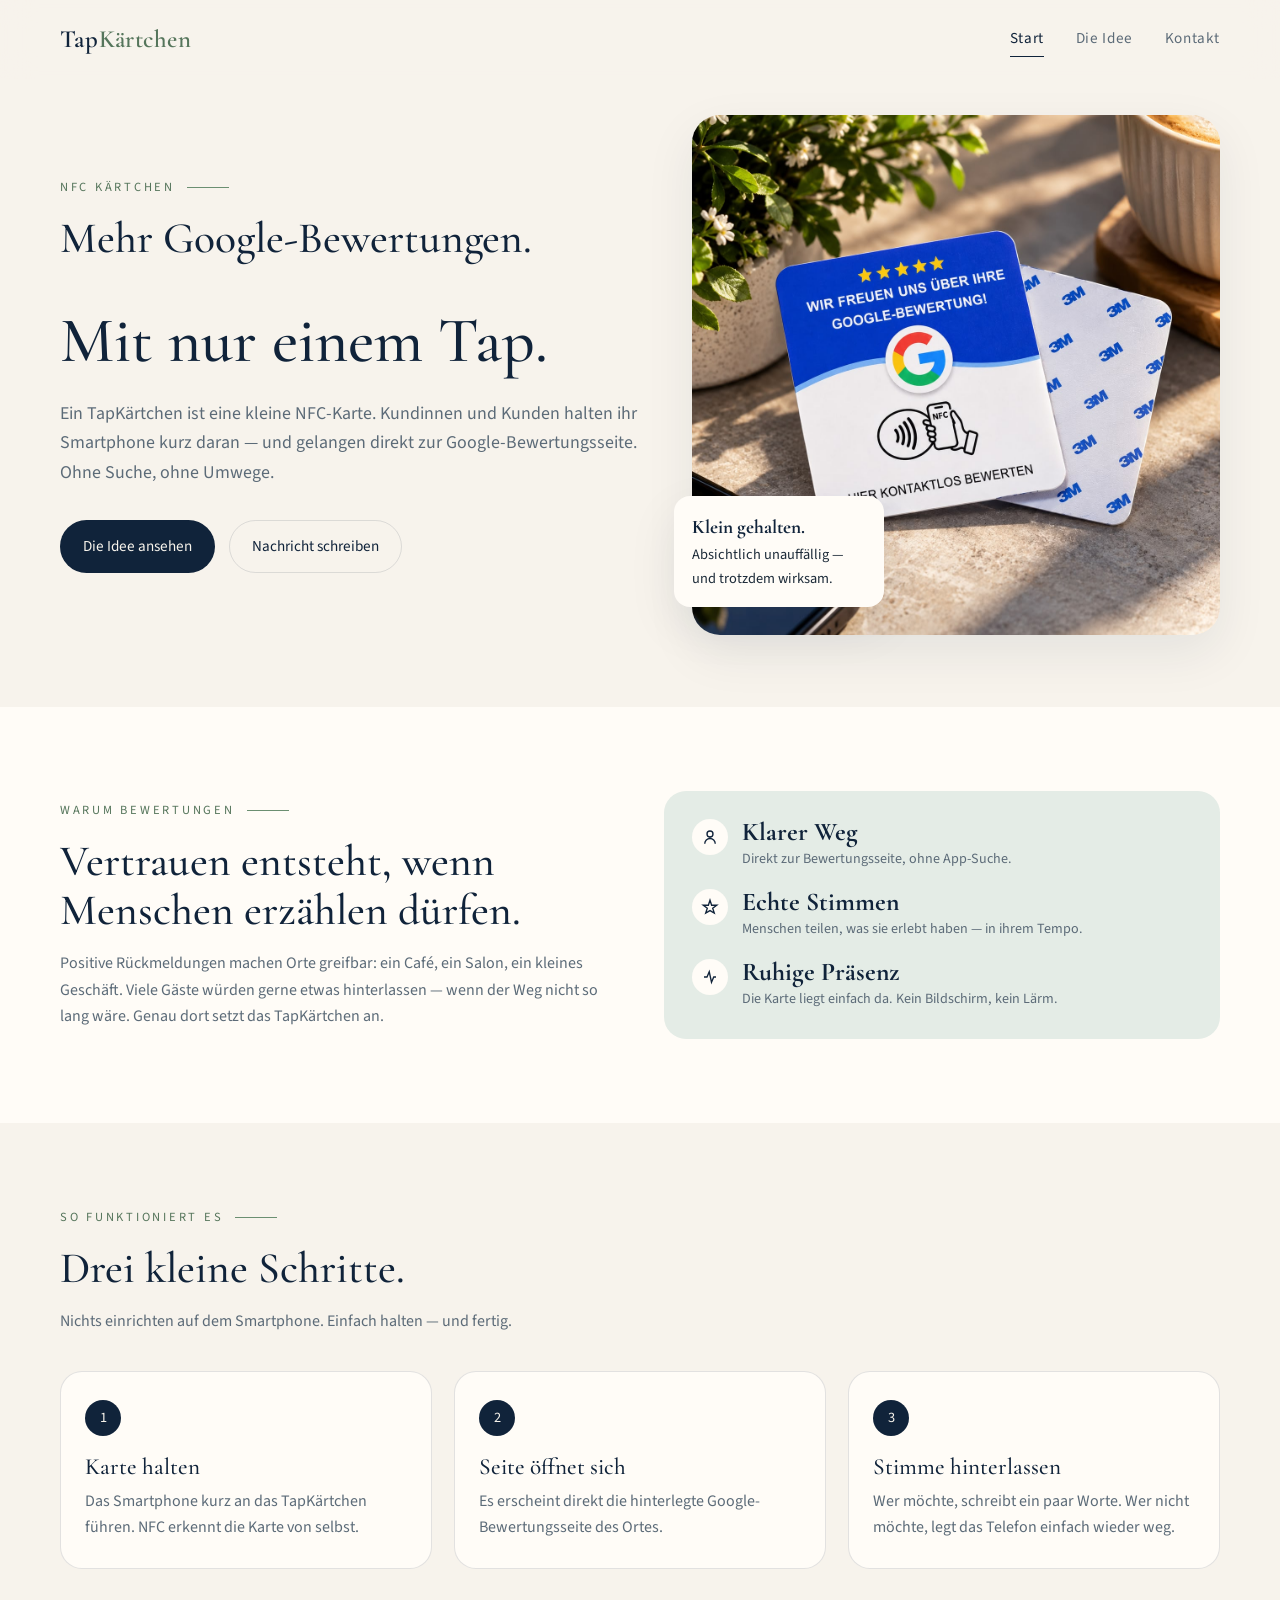
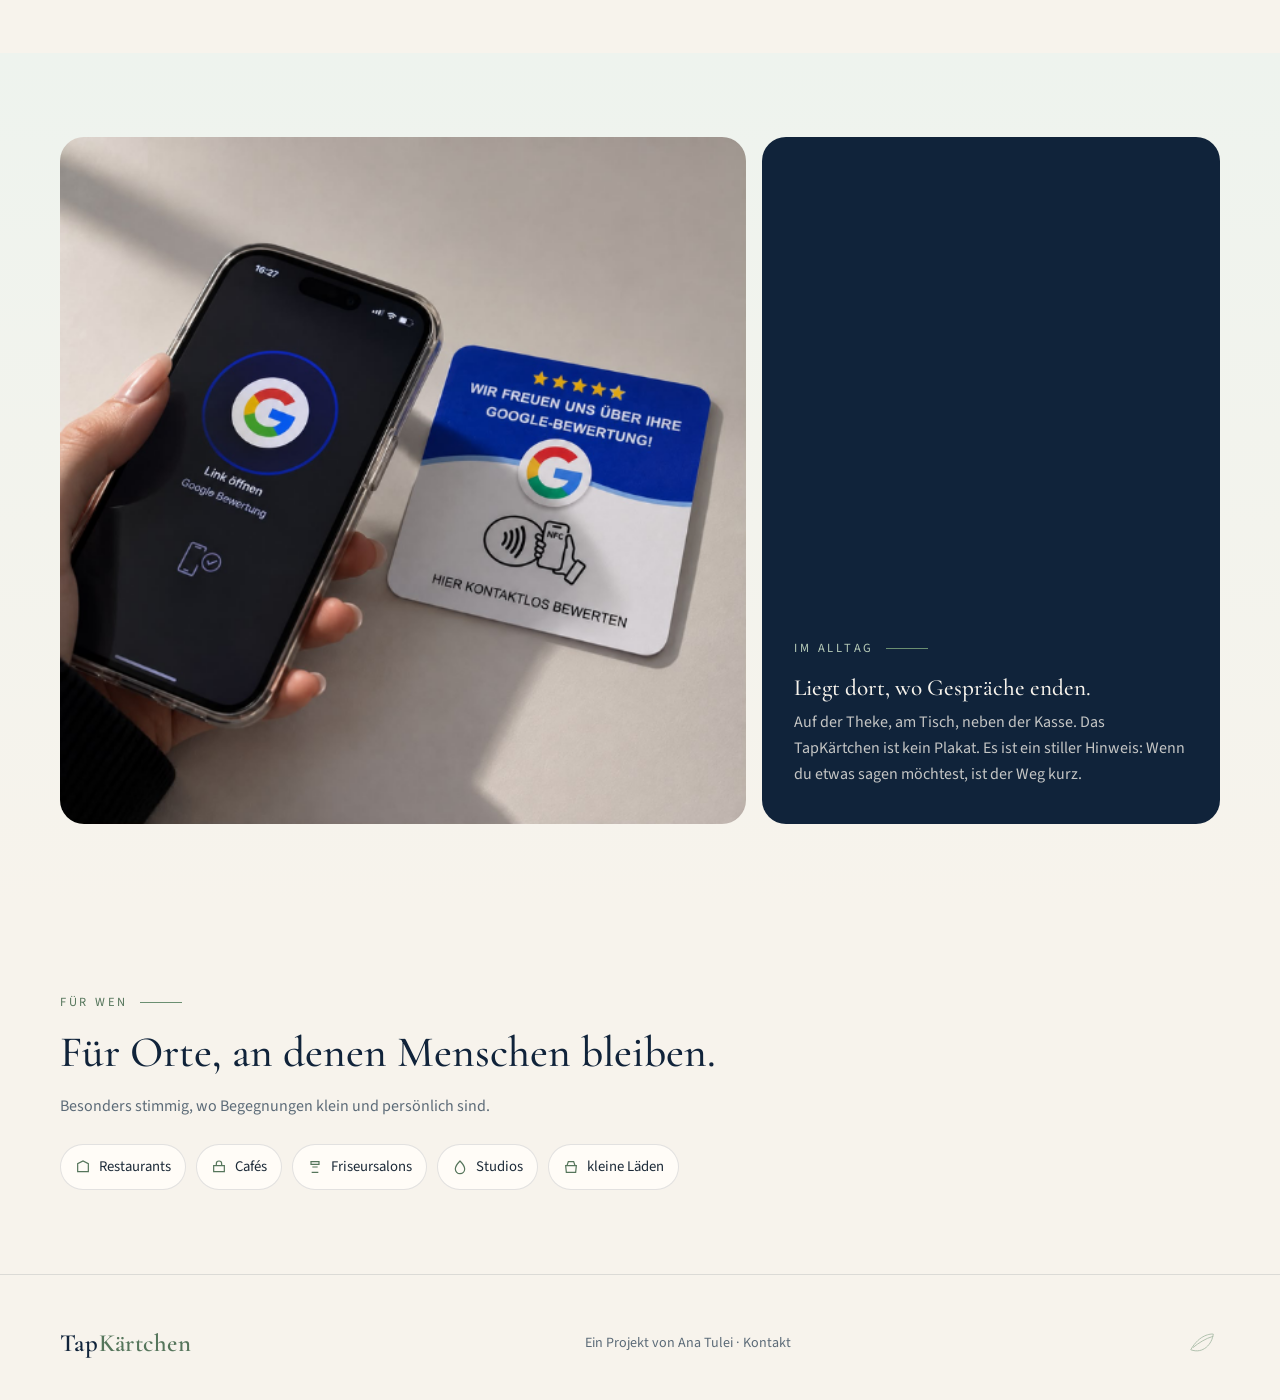
==== index.html @ 714eec38 "Update website" ====
<!DOCTYPE html>
<html lang="de">
<head>
  <meta charset="UTF-8">
  <meta name="viewport" content="width=device-width, initial-scale=1.0">
  <title>TapKärtchen — Ein kleiner Tap, eine klare Stimme</title>
  <meta name="description" content="TapKärtchen ist eine kleine NFC-Karte, die den Weg zu einer Google-Bewertung kurz und freundlich macht.">
  <link rel="icon" href="img/favicon.svg" type="image/svg+xml">
  <link rel="preconnect" href="https://fonts.googleapis.com">
  <link rel="preconnect" href="https://fonts.gstatic.com" crossorigin>
  <link href="https://fonts.googleapis.com/css2?family=Cormorant+Garamond:wght@500;600&family=Source+Sans+3:wght@400;500;600&display=swap" rel="stylesheet">
  <link rel="stylesheet" href="css/style.css">
</head>
<body>
  <header class="site-header">
    <div class="wrap nav">
      <a class="logo" href="index.html">Tap<span>Kärtchen</span></a>
      <button class="menu-btn" aria-label="Menü öffnen"><span></span></button>
      <ul class="nav-links">
        <li><a class="active" href="index.html">Start</a></li>
        <li><a href="idee.html">Die Idee</a></li>
        <li><a href="kontakt.html">Kontakt</a></li>
      </ul>
    </div>
  </header>

  <main>
    <section class="hero">
      <div class="wrap hero-grid">
        <div>
          <p class="eyebrow">NFC Kärtchen</p>
          <h2>Mehr Google-Bewertungen.</h2>
		  <br>
		  <h1>Mit nur einem Tap.</h1>
          <p class="lead">Ein TapKärtchen ist eine kleine NFC-Karte. Kundinnen und Kunden halten ihr Smartphone kurz daran — und gelangen direkt zur Google-Bewertungsseite. Ohne Suche, ohne Umwege.</p>
          <div class="hero-actions">
            <a class="btn btn-navy" href="idee.html">Die Idee ansehen</a>
            <a class="btn btn-ghost" href="kontakt.html">Nachricht schreiben</a>
          </div>
        </div>
        <div class="hero-visual">
          <img src="img/card-hero.jpg" alt="Navyblaues TapKärtchen auf hellem Stein neben Olivenzweig">
          <div class="float-note">
            <strong>Klein gehalten.</strong>
            Absichtlich unauffällig — und trotzdem wirksam.
          </div>
        </div>
      </div>
    </section>

    <section class="section-soft">
      <div class="wrap grid-2">
        <div>
          <p class="eyebrow">Warum Bewertungen</p>
          <h2>Vertrauen entsteht, wenn Menschen erzählen dürfen.</h2>
          <p class="muted">Positive Rückmeldungen machen Orte greifbar: ein Café, ein Salon, ein kleines Geschäft. Viele Gäste würden gerne etwas hinterlassen — wenn der Weg nicht so lang wäre. Genau dort setzt das TapKärtchen an.</p>
        </div>
        <div class="stat-card">
          <div class="stat">
            <div class="stat-icon">
              <svg width="18" height="18" viewBox="0 0 24 24" fill="none" stroke="currentColor" stroke-width="1.8"><path d="M12 12a4 4 0 1 0-4-4 4 4 0 0 0 4 4Zm-7 9a7 7 0 0 1 14 0"/></svg>
            </div>
            <div>
              <b>Klarer Weg</b>
              <span>Direkt zur Bewertungsseite, ohne App-Suche.</span>
            </div>
          </div>
          <div class="stat">
            <div class="stat-icon">
              <svg width="18" height="18" viewBox="0 0 24 24" fill="none" stroke="currentColor" stroke-width="1.8"><path d="M12 3l2.2 6.6H21l-5.4 4 2.1 6.4L12 16.8 6.3 20l2.1-6.4L3 9.6h6.8Z"/></svg>
            </div>
            <div>
              <b>Echte Stimmen</b>
              <span>Menschen teilen, was sie erlebt haben — in ihrem Tempo.</span>
            </div>
          </div>
          <div class="stat">
            <div class="stat-icon">
              <svg width="18" height="18" viewBox="0 0 24 24" fill="none" stroke="currentColor" stroke-width="1.8"><path d="M4 12h4l3-7 3 14 3-7h3"/></svg>
            </div>
            <div>
              <b>Ruhige Präsenz</b>
              <span>Die Karte liegt einfach da. Kein Bildschirm, kein Lärm.</span>
            </div>
          </div>
        </div>
      </div>
    </section>

    <section>
      <div class="wrap">
        <p class="eyebrow">So funktioniert es</p>
        <h2>Drei kleine Schritte.</h2>
        <p class="muted">Nichts einrichten auf dem Smartphone. Einfach halten — und fertig.</p>
        <div class="steps">
          <article class="step">
            <div class="step-num">1</div>
            <h3>Karte halten</h3>
            <p class="muted">Das Smartphone kurz an das TapKärtchen führen. NFC erkennt die Karte von selbst.</p>
          </article>
          <article class="step">
            <div class="step-num">2</div>
            <h3>Seite öffnet sich</h3>
            <p class="muted">Es erscheint direkt die hinterlegte Google-Bewertungsseite des Ortes.</p>
          </article>
          <article class="step">
            <div class="step-num">3</div>
            <h3>Stimme hinterlassen</h3>
            <p class="muted">Wer möchte, schreibt ein paar Worte. Wer nicht möchte, legt das Telefon einfach wieder weg.</p>
          </article>
        </div>
      </div>
    </section>

    <section class="section-sage">
      <div class="wrap gallery">
        <img src="img/tap-moment.jpg" alt="Smartphone wird neben einem TapKärtchen auf einem Holztisch gehalten">
        <div class="gallery-copy">
          <p class="eyebrow" style="color:#b7cbb8">Im Alltag</p>
          <h3>Liegt dort, wo Gespräche enden.</h3>
          <p>Auf der Theke, am Tisch, neben der Kasse. Das TapKärtchen ist kein Plakat. Es ist ein stiller Hinweis: Wenn du etwas sagen möchtest, ist der Weg kurz.</p>
        </div>
      </div>
    </section>

    <section>
      <div class="wrap">
        <p class="eyebrow">Für wen</p>
        <h2>Für Orte, an denen Menschen bleiben.</h2>
        <p class="muted">Besonders stimmig, wo Begegnungen klein und persönlich sind.</p>
        <div class="pills">
          <span class="pill">
            <svg width="16" height="16" viewBox="0 0 24 24" fill="none" stroke="currentColor" stroke-width="1.8"><path d="M4 19V7l8-4 8 4v12H4Zm8-8h.01"/></svg>
            Restaurants
          </span>
          <span class="pill">
            <svg width="16" height="16" viewBox="0 0 24 24" fill="none" stroke="currentColor" stroke-width="1.8"><path d="M4 10h16v9H4zM8 10V7a4 4 0 0 1 8 0v3"/></svg>
            Cafés
          </span>
          <span class="pill">
            <svg width="16" height="16" viewBox="0 0 24 24" fill="none" stroke="currentColor" stroke-width="1.8"><path d="M6 4h12v4H6zM8 12h8M7 20h10"/></svg>
            Friseursalons
          </span>
          <span class="pill">
            <svg width="16" height="16" viewBox="0 0 24 24" fill="none" stroke="currentColor" stroke-width="1.8"><path d="M12 3c4 4 7 8 7 12a7 7 0 1 1-14 0c0-4 3-8 7-12Z"/></svg>
            Studios
          </span>
          <span class="pill">
            <svg width="16" height="16" viewBox="0 0 24 24" fill="none" stroke="currentColor" stroke-width="1.8"><path d="M4 10h16l-1 10H5L4 10Zm4-6h8l2 6H6l2-6Z"/></svg>
            kleine Läden
          </span>
        </div>
      </div>
    </section>
  </main>

  <footer class="site-footer">
    <div class="wrap footer-inner">
      <p class="logo">Tap<span>Kärtchen</span></p>
      <p class="tiny">Ein Projekt von Ana Tulei · <a href="kontakt.html">Kontakt</a></p>
      <svg class="leaf" width="36" height="36" viewBox="0 0 64 64" fill="none" stroke="#6B8F71" stroke-width="1.6">
        <path d="M12 44c16-28 36-28 40-28-2 18-18 36-40 28Z"/>
        <path d="M16 40c10-8 22-16 36-20"/>
      </svg>
    </div>
  </footer>
  <script src="js/main.js"></script>
</body>
</html>
---- css/style.css ----
:root {
  --navy: #10233a;
  --navy-soft: #1a3554;
  --ink: #1c2a38;
  --sage: #6b8f71;
  --sage-deep: #55755b;
  --cream: #f7f3ec;
  --sand: #efe7d8;
  --paper: #fffcf7;
  --mist: #e4ece6;
  --line: rgba(16, 35, 58, 0.12);
  --muted: #5c6b78;
  --radius: 22px;
  --shadow: 0 18px 50px rgba(16, 35, 58, 0.08);
  --max: 1160px;
}

* {
  box-sizing: border-box;
  margin: 0;
  padding: 0;
}

html {
  scroll-behavior: smooth;
}

body {
  font-family: "Source Sans 3", "Segoe UI", sans-serif;
  color: var(--ink);
  background: var(--cream);
  line-height: 1.65;
  min-height: 100vh;
}

img {
  max-width: 100%;
  display: block;
}

a {
  color: inherit;
  text-decoration: none;
}

.wrap {
  width: min(var(--max), calc(100% - 48px));
  margin: 0 auto;
}

/* Header */
.site-header {
  position: sticky;
  top: 0;
  z-index: 40;
  background: rgba(247, 243, 236, 0.86);
  backdrop-filter: blur(16px);
  border-bottom: 1px solid transparent;
}

.site-header.scrolled {
  border-bottom-color: var(--line);
}

.nav {
  display: flex;
  align-items: center;
  justify-content: space-between;
  height: 78px;
}

.logo {
  font-family: "Cormorant Garamond", Georgia, serif;
  font-size: 1.55rem;
  letter-spacing: 0.02em;
  color: var(--navy);
  font-weight: 600;
}

.logo span {
  color: var(--sage-deep);
}

.nav-links {
  display: flex;
  gap: 32px;
  list-style: none;
  font-size: 0.95rem;
  letter-spacing: 0.04em;
}

.nav-links a {
  color: var(--muted);
  position: relative;
}

.nav-links a:hover,
.nav-links a.active {
  color: var(--navy);
}

.nav-links a.active::after {
  content: "";
  position: absolute;
  left: 0;
  right: 0;
  bottom: -8px;
  height: 1px;
  background: var(--navy);
}

.menu-btn {
  display: none;
  background: none;
  border: 0;
  cursor: pointer;
  width: 42px;
  height: 42px;
}

.menu-btn span,
.menu-btn span::before,
.menu-btn span::after {
  display: block;
  width: 20px;
  height: 1.5px;
  background: var(--navy);
  position: relative;
}

.menu-btn span::before,
.menu-btn span::after {
  content: "";
  position: absolute;
  left: 0;
}

.menu-btn span::before { top: -6px; }
.menu-btn span::after { top: 6px; }

/* Hero */
.hero {
  padding: 36px 0 72px;
}

.hero-grid {
  display: grid;
  grid-template-columns: 1.05fr 0.95fr;
  gap: 48px;
  align-items: center;
}

.eyebrow {
  font-size: 0.78rem;
  letter-spacing: 0.22em;
  text-transform: uppercase;
  color: var(--sage-deep);
  margin-bottom: 16px;
  display: flex;
  align-items: center;
  gap: 12px;
}

.eyebrow::after {
  content: "";
  width: 42px;
  height: 1px;
  background: var(--sage);
}

h1, h2, h3 {
  font-family: "Cormorant Garamond", Georgia, serif;
  color: var(--navy);
  font-weight: 500;
  line-height: 1.12;
}

h1 {
  font-size: clamp(2.6rem, 5vw, 4.4rem);
  margin-bottom: 22px;
}

h2 {
  font-size: clamp(2rem, 3.4vw, 2.8rem);
  margin-bottom: 16px;
}

h3 {
  font-size: 1.45rem;
  margin-bottom: 8px;
}

.lead {
  font-size: 1.12rem;
  color: var(--muted);
  max-width: 34em;
}

.hero-actions {
  display: flex;
  gap: 14px;
  margin-top: 32px;
  flex-wrap: wrap;
}

.btn {
  display: inline-flex;
  align-items: center;
  justify-content: center;
  gap: 8px;
  padding: 13px 22px;
  border-radius: 999px;
  font-size: 0.95rem;
  border: 1px solid transparent;
  cursor: pointer;
  transition: 0.2s ease;
}

.btn-navy {
  background: var(--navy);
  color: #f8f4ec;
}

.btn-navy:hover {
  background: var(--navy-soft);
}

.btn-ghost {
  background: transparent;
  border-color: var(--line);
  color: var(--navy);
}

.btn-ghost:hover {
  background: var(--sand);
}

.hero-visual {
  position: relative;
}

.hero-visual img {
  width: 100%;
  height: 520px;
  object-fit: cover;
  border-radius: 28px;
  box-shadow: var(--shadow);
}

.float-note {
  position: absolute;
  left: -18px;
  bottom: 28px;
  background: var(--paper);
  padding: 16px 18px;
  border-radius: 16px;
  box-shadow: var(--shadow);
  max-width: 210px;
  font-size: 0.9rem;
}

.float-note strong {
  display: block;
  font-family: "Cormorant Garamond", serif;
  font-size: 1.2rem;
  color: var(--navy);
}

/* Sections */
section {
  padding: 84px 0;
}

.section-soft {
  background: var(--paper);
}

.section-sage {
  background: linear-gradient(180deg, #eef3ee 0%, var(--cream) 100%);
}

.grid-2 {
  display: grid;
  grid-template-columns: 1fr 1fr;
  gap: 48px;
  align-items: center;
}

.muted {
  color: var(--muted);
}

.stat-card {
  background: var(--mist);
  border-radius: var(--radius);
  padding: 28px;
  display: grid;
  gap: 18px;
}

.stat {
  display: flex;
  gap: 14px;
  align-items: flex-start;
}

.stat-icon {
  width: 36px;
  height: 36px;
  border-radius: 50%;
  background: var(--paper);
  display: grid;
  place-items: center;
  color: var(--navy);
  flex-shrink: 0;
}

.stat b {
  display: block;
  font-family: "Cormorant Garamond", serif;
  font-size: 1.6rem;
  color: var(--navy);
  line-height: 1;
}

.stat span {
  font-size: 0.88rem;
  color: var(--muted);
}

/* Steps */
.steps {
  display: grid;
  grid-template-columns: repeat(3, 1fr);
  gap: 22px;
  margin-top: 36px;
}

.step {
  background: var(--paper);
  border: 1px solid var(--line);
  border-radius: var(--radius);
  padding: 28px 24px;
}

.step-num {
  width: 36px;
  height: 36px;
  border-radius: 50%;
  background: var(--navy);
  color: #f8f4ec;
  display: grid;
  place-items: center;
  font-size: 0.9rem;
  margin-bottom: 18px;
}

/* Audience */
.pills {
  display: flex;
  flex-wrap: wrap;
  gap: 10px;
  margin-top: 24px;
}

.pill {
  display: inline-flex;
  align-items: center;
  gap: 8px;
  background: var(--paper);
  border: 1px solid var(--line);
  padding: 10px 14px;
  border-radius: 999px;
  font-size: 0.92rem;
}

.pill svg {
  color: var(--sage-deep);
}

/* Benefits */
.benefits {
  display: grid;
  grid-template-columns: 1fr 1fr;
  gap: 16px;
  margin-top: 28px;
}

.benefit {
  background: var(--paper);
  border-radius: 18px;
  padding: 24px;
  border: 1px solid var(--line);
}

.benefit svg {
  color: var(--sage-deep);
  margin-bottom: 12px;
}

/* Gallery */
.gallery {
  display: grid;
  grid-template-columns: 1.2fr 0.8fr;
  gap: 16px;
}

.gallery img {
  width: 100%;
  height: 100%;
  object-fit: cover;
  border-radius: 24px;
  min-height: 280px;
}

.gallery-copy {
  background: var(--navy);
  color: #e8efe9;
  border-radius: 24px;
  padding: 36px 32px;
  display: flex;
  flex-direction: column;
  justify-content: flex-end;
}

.gallery-copy h3 {
  color: #f7f3ec;
}

.gallery-copy p {
  color: rgba(247, 243, 236, 0.78);
}

/* Contact */
.contact-grid {
  display: grid;
  grid-template-columns: 0.85fr 1.15fr;
  gap: 40px;
}

.contact-card, .form-card {
  background: var(--paper);
  border-radius: 24px;
  padding: 32px;
  border: 1px solid var(--line);
}

.contact-list {
  list-style: none;
  margin-top: 24px;
  display: grid;
  gap: 16px;
}

.contact-list li {
  display: flex;
  gap: 12px;
  align-items: flex-start;
}

.form {
  display: grid;
  gap: 14px;
}

label {
  font-size: 0.82rem;
  letter-spacing: 0.04em;
  color: var(--muted);
}

input, textarea {
  width: 100%;
  border: 1px solid var(--line);
  background: #fff;
  border-radius: 12px;
  padding: 13px 14px;
  font: inherit;
  color: var(--ink);
}

textarea {
  min-height: 140px;
  resize: vertical;
}

input:focus, textarea:focus {
  outline: 2px solid rgba(107, 143, 113, 0.35);
  border-color: var(--sage);
}

.form-note {
  display: none;
  background: var(--mist);
  color: var(--navy);
  padding: 14px;
  border-radius: 12px;
}

.form-note.show {
  display: block;
}

/* Footer */
.site-footer {
  padding: 48px 0 36px;
  border-top: 1px solid var(--line);
}

.footer-inner {
  display: flex;
  justify-content: space-between;
  align-items: center;
  gap: 20px;
  flex-wrap: wrap;
}

.leaf {
  opacity: 0.55;
}

.tiny {
  font-size: 0.88rem;
  color: var(--muted);
}

/* Page hero compact */
.page-hero {
  padding: 64px 0 28px;
  text-align: center;
}

.page-hero h1 {
  font-size: clamp(2.4rem, 5vw, 3.6rem);
}

.page-hero .lead {
  margin: 0 auto;
}

.idea-block {
  display: grid;
  grid-template-columns: 1fr 1fr;
  gap: 28px;
  margin-top: 20px;
}

.idea-card {
  background: var(--paper);
  border-radius: 24px;
  overflow: hidden;
  border: 1px solid var(--line);
}

.idea-card img {
  height: 260px;
  width: 100%;
  object-fit: cover;
}

.idea-card .pad {
  padding: 24px;
}

.quote {
  font-family: "Cormorant Garamond", serif;
  font-size: 1.7rem;
  color: var(--navy);
  line-height: 1.3;
  max-width: 18em;
}

@media (max-width: 900px) {
  .hero-grid,
  .grid-2,
  .contact-grid,
  .idea-block,
  .gallery {
    grid-template-columns: 1fr;
  }

  .hero-visual img {
    height: 360px;
  }

  .float-note {
    left: 16px;
  }

  .steps,
  .benefits {
    grid-template-columns: 1fr;
  }

  .menu-btn {
    display: grid;
    place-items: center;
  }

  .nav-links {
    display: none;
    position: absolute;
    top: 78px;
    left: 0;
    right: 0;
    background: var(--cream);
    flex-direction: column;
    padding: 16px 24px 24px;
    gap: 16px;
    border-bottom: 1px solid var(--line);
  }

  .nav-links.open {
    display: flex;
  }
}

@media (max-width: 600px) {
  .wrap {
    width: min(var(--max), calc(100% - 28px));
  }

  section {
    padding: 64px 0;
  }
}
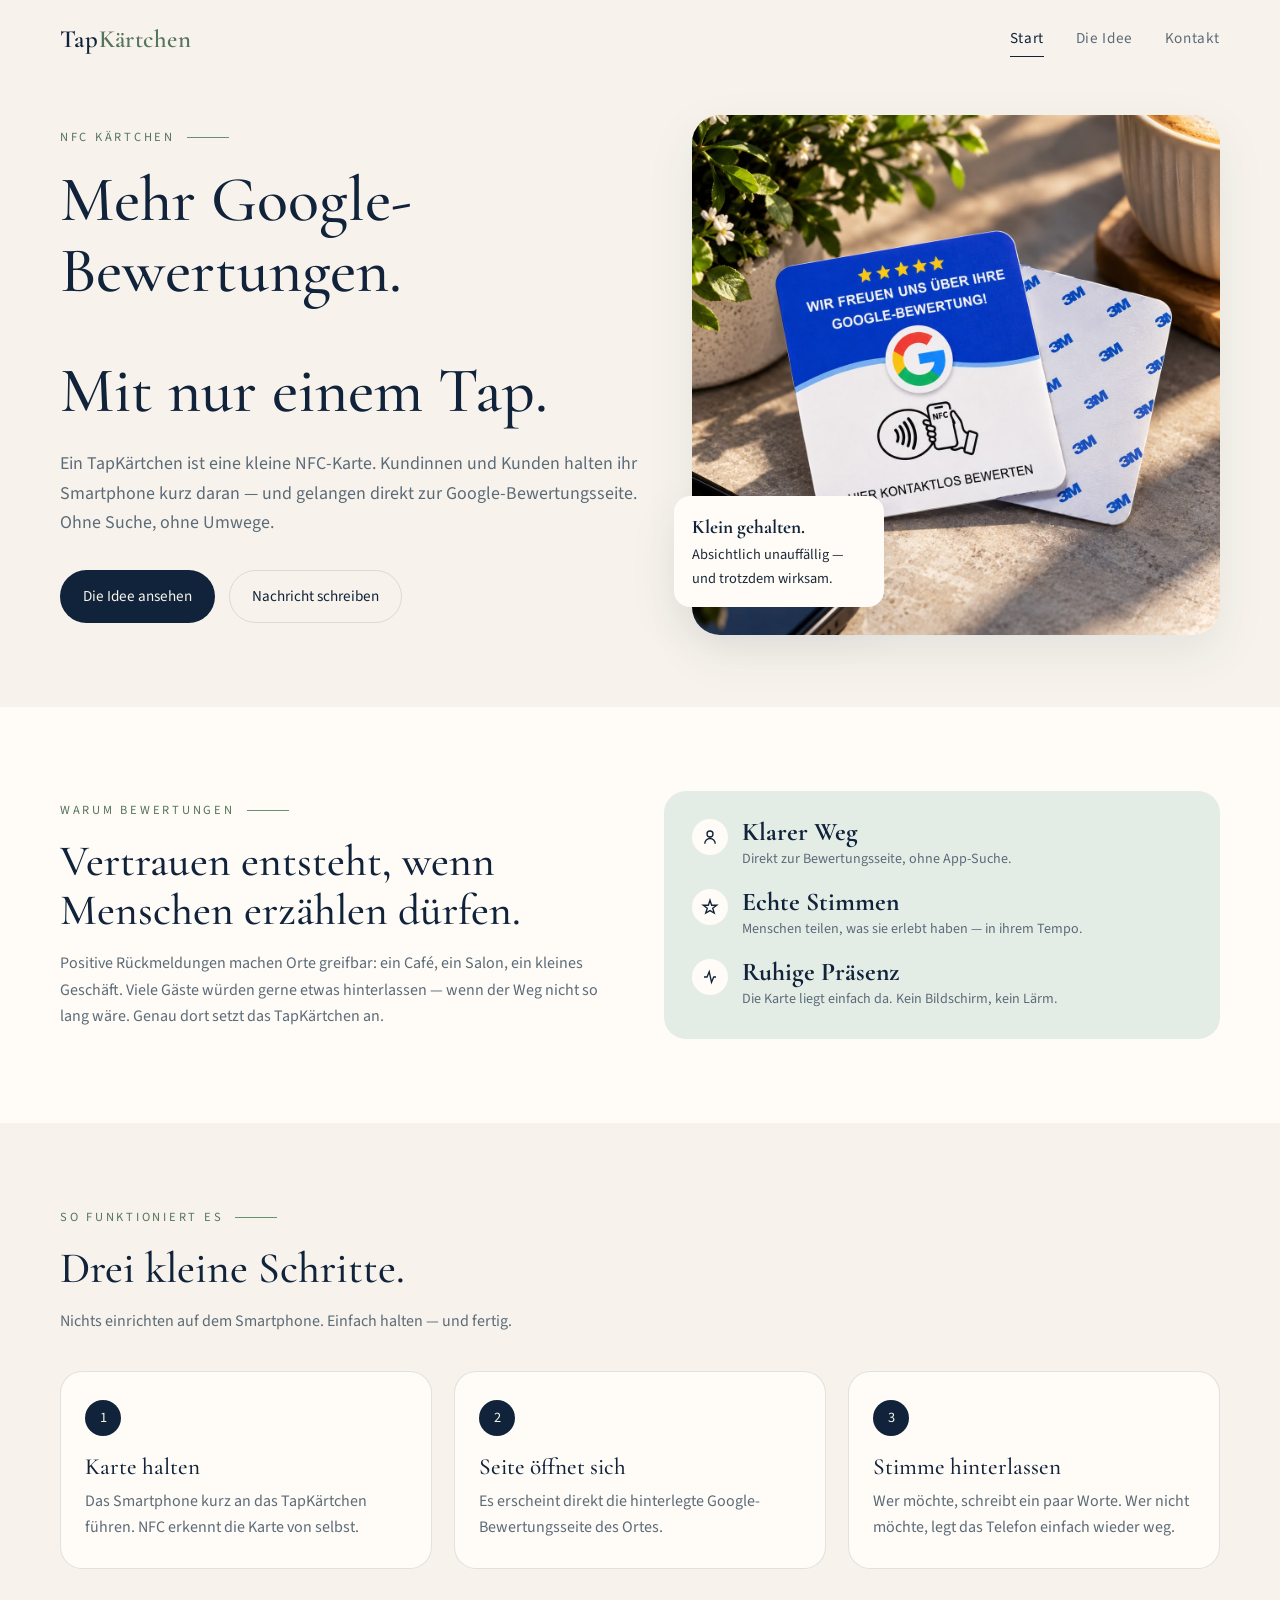
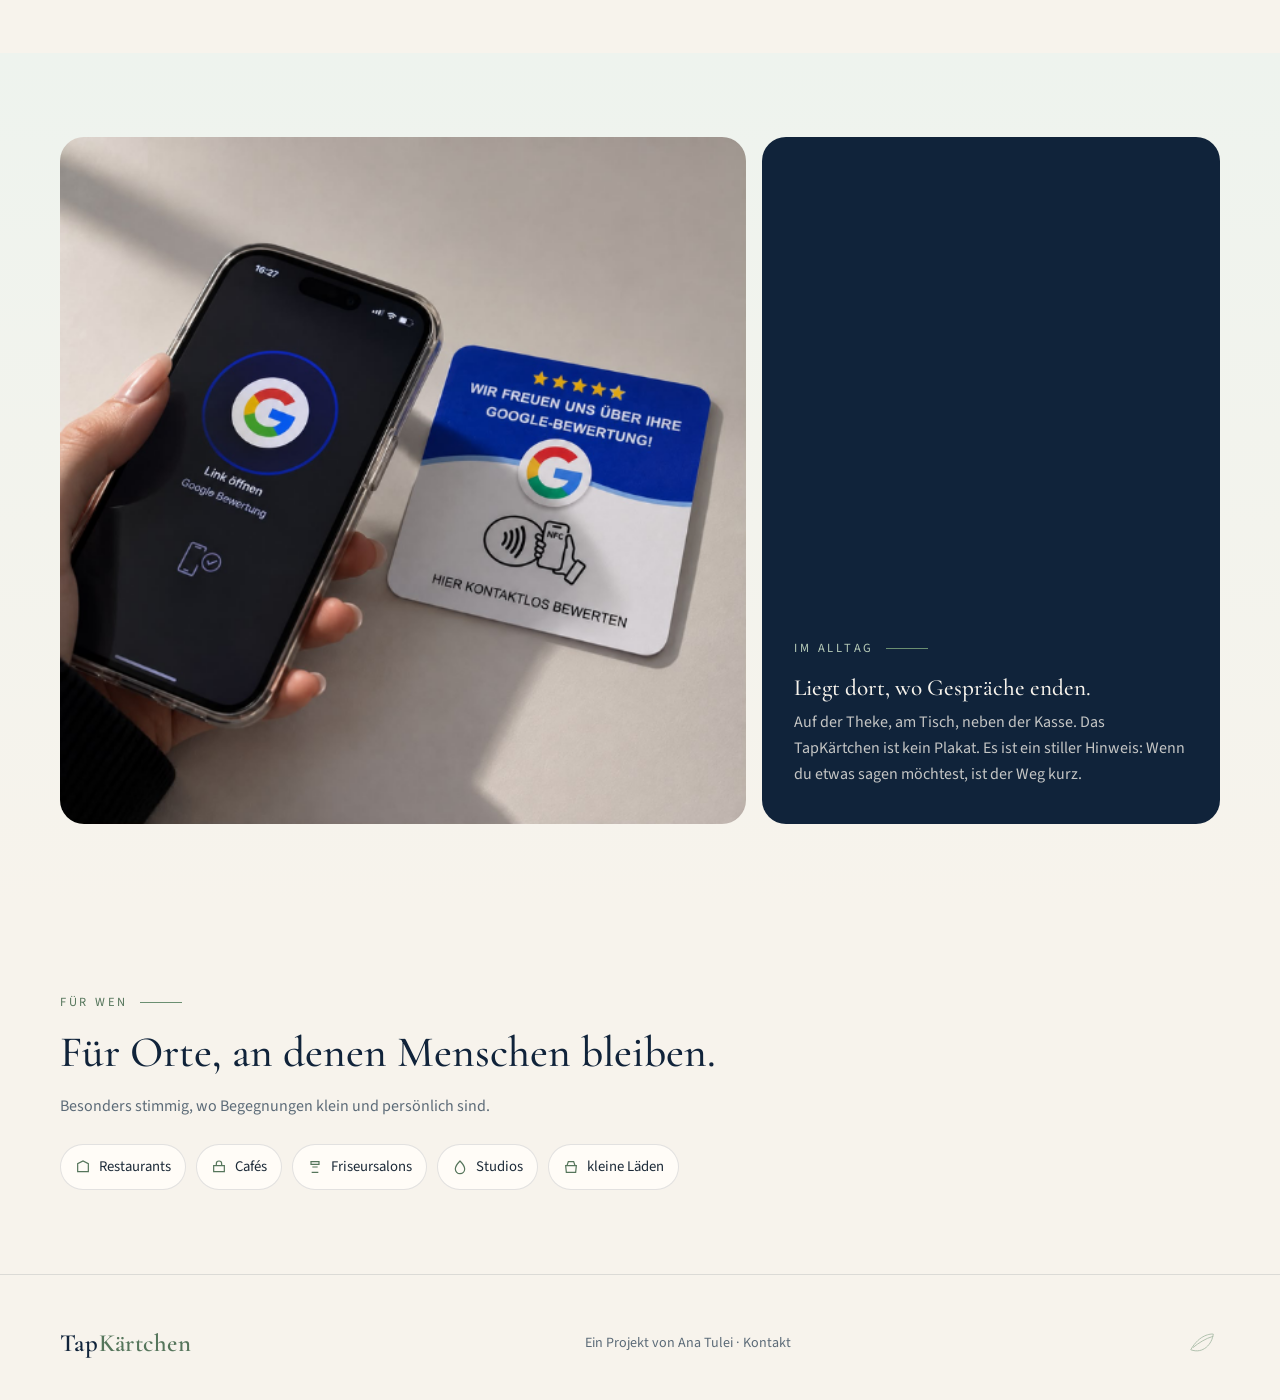
==== commit 90089a83: "Update website" ====
--- a/index.html
+++ b/index.html
@@ -29,7 +29,7 @@
       <div class="wrap hero-grid">
         <div>
           <p class="eyebrow">NFC Kärtchen</p>
-          <h2>Mehr Google-Bewertungen.</h2>
+          <h1>Mehr Google-Bewertungen.</h1>
 		  <br>
 		  <h1>Mit nur einem Tap.</h1>
           <p class="lead">Ein TapKärtchen ist eine kleine NFC-Karte. Kundinnen und Kunden halten ihr Smartphone kurz daran — und gelangen direkt zur Google-Bewertungsseite. Ohne Suche, ohne Umwege.</p>
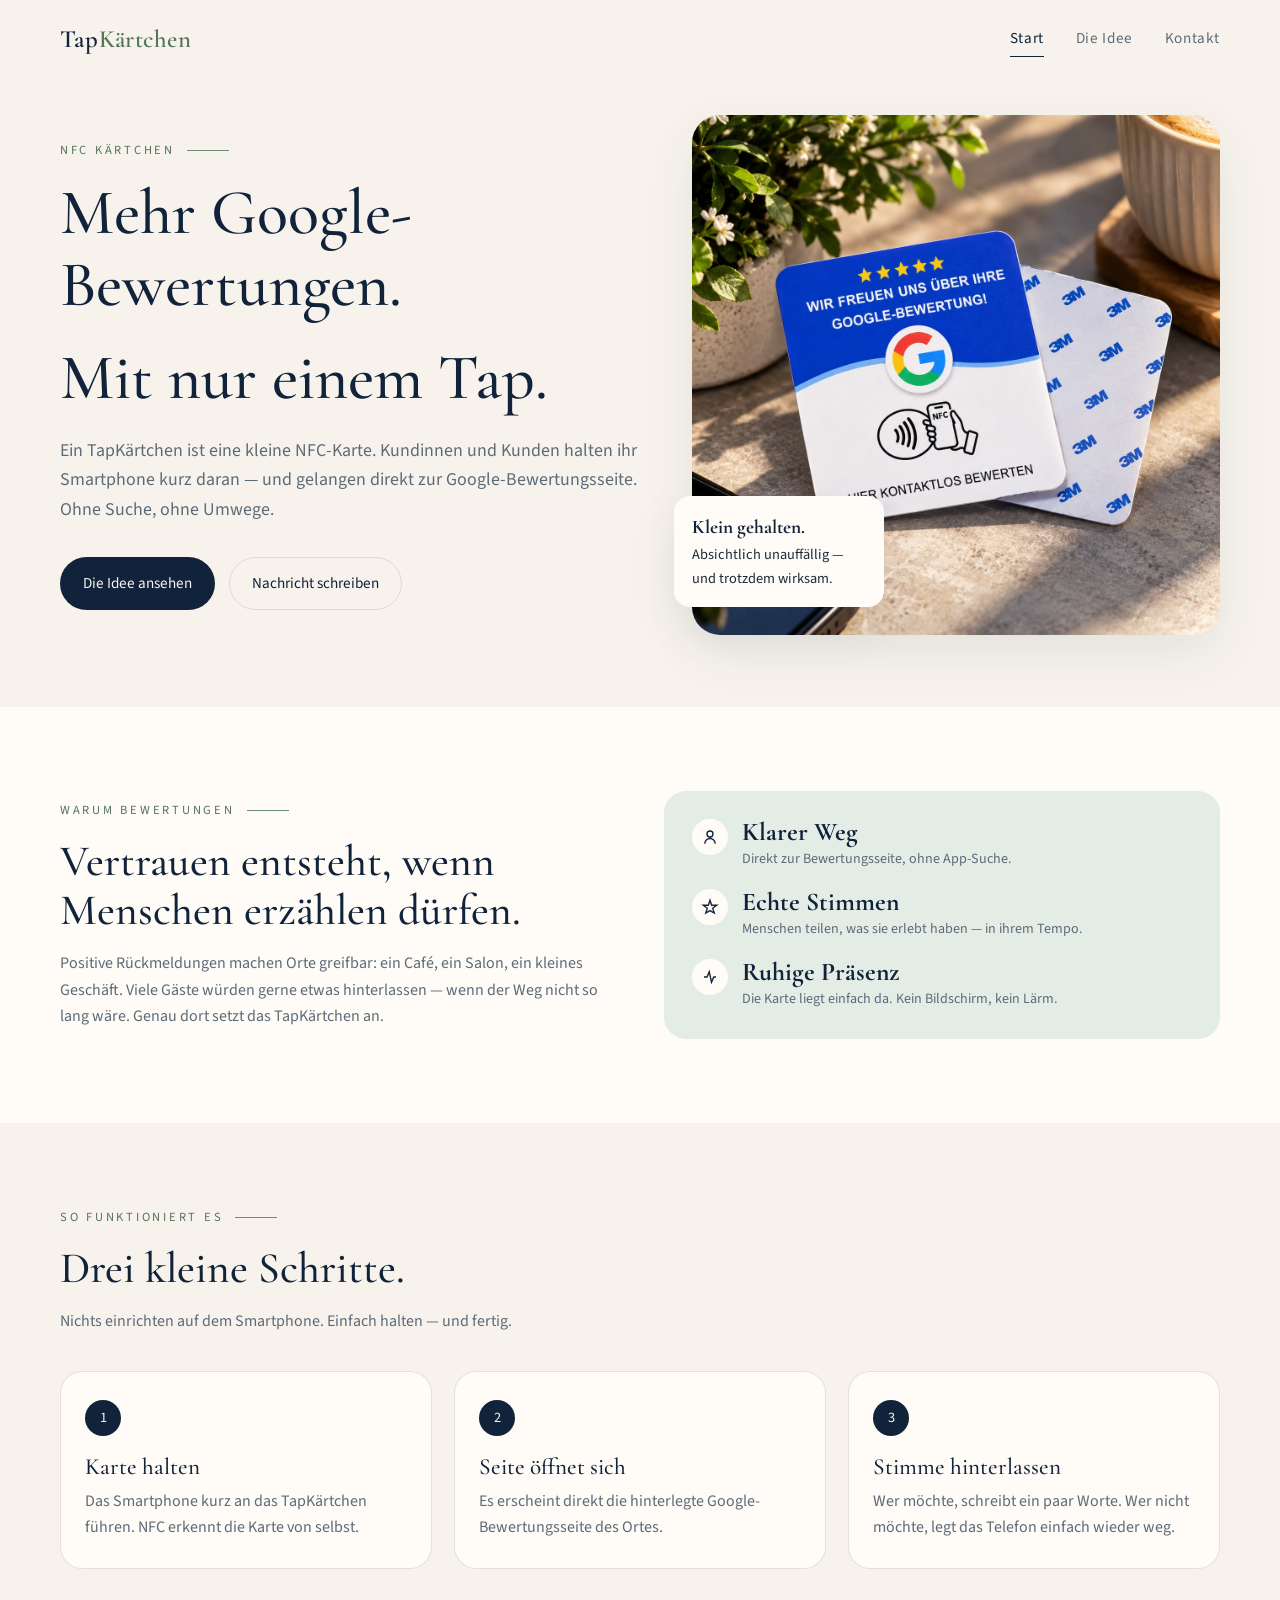
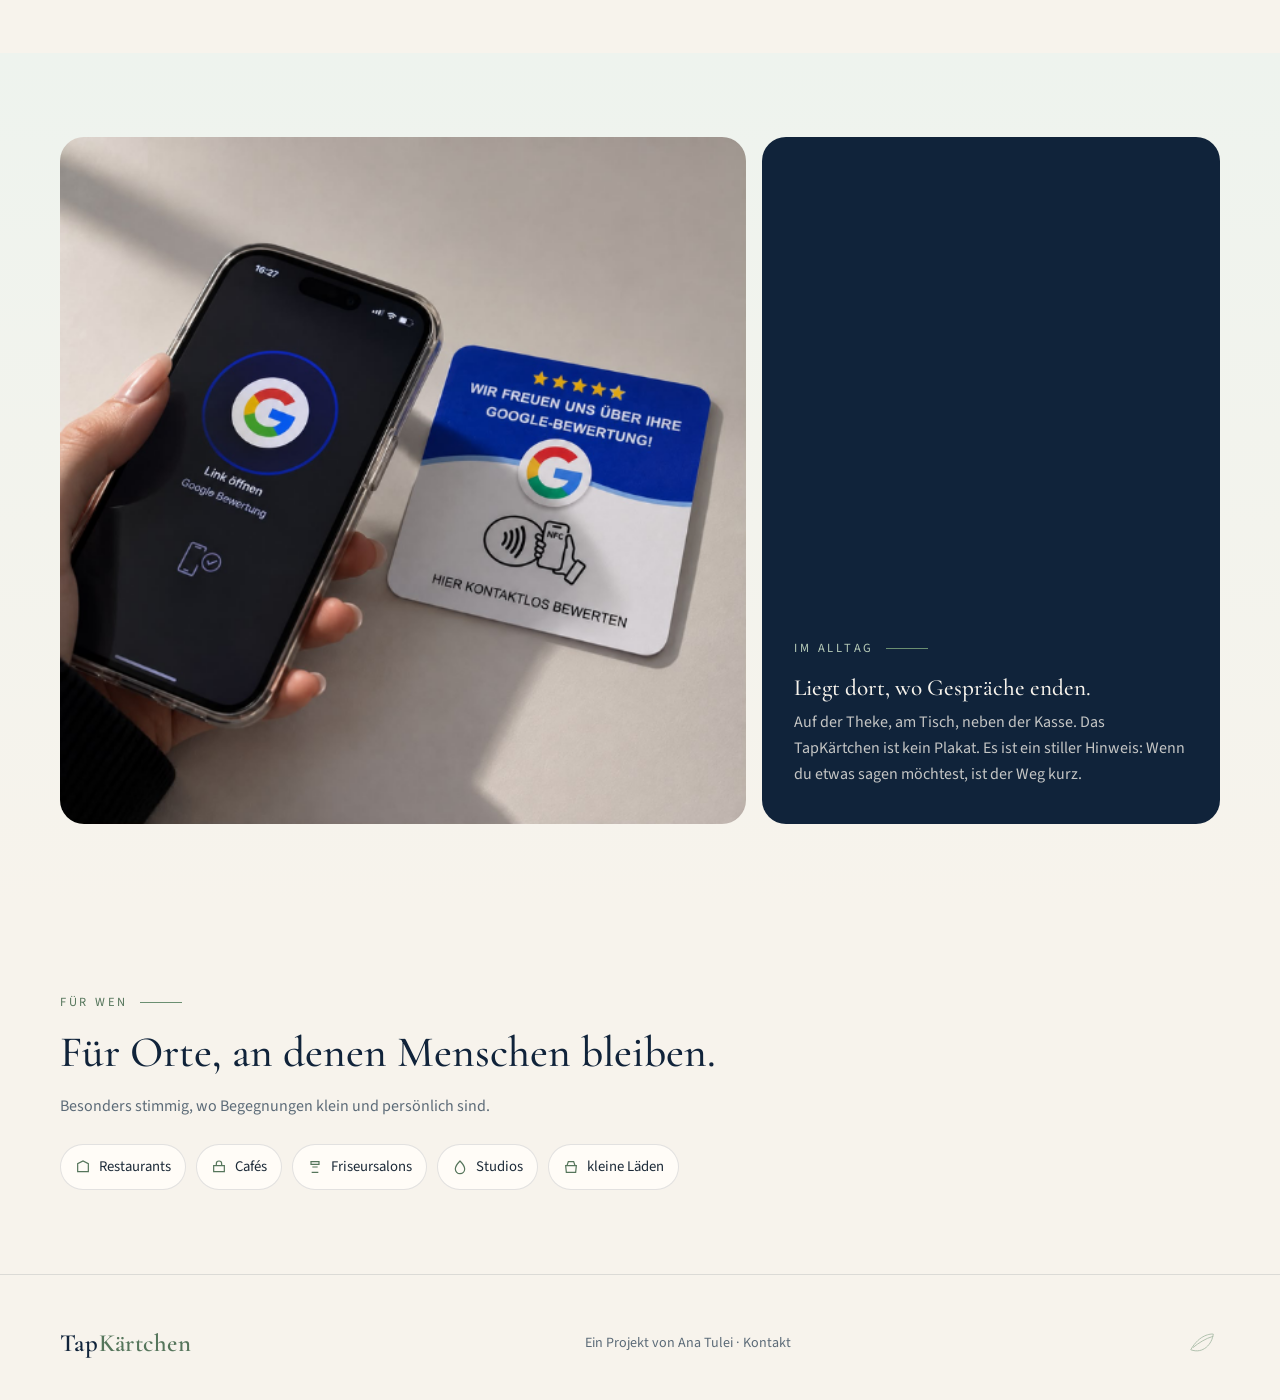
==== commit 043d693a: "Update website" ====
--- a/index.html
+++ b/index.html
@@ -30,7 +30,6 @@
         <div>
           <p class="eyebrow">NFC Kärtchen</p>
           <h1>Mehr Google-Bewertungen.</h1>
-		  <br>
 		  <h1>Mit nur einem Tap.</h1>
           <p class="lead">Ein TapKärtchen ist eine kleine NFC-Karte. Kundinnen und Kunden halten ihr Smartphone kurz daran — und gelangen direkt zur Google-Bewertungsseite. Ohne Suche, ohne Umwege.</p>
           <div class="hero-actions">
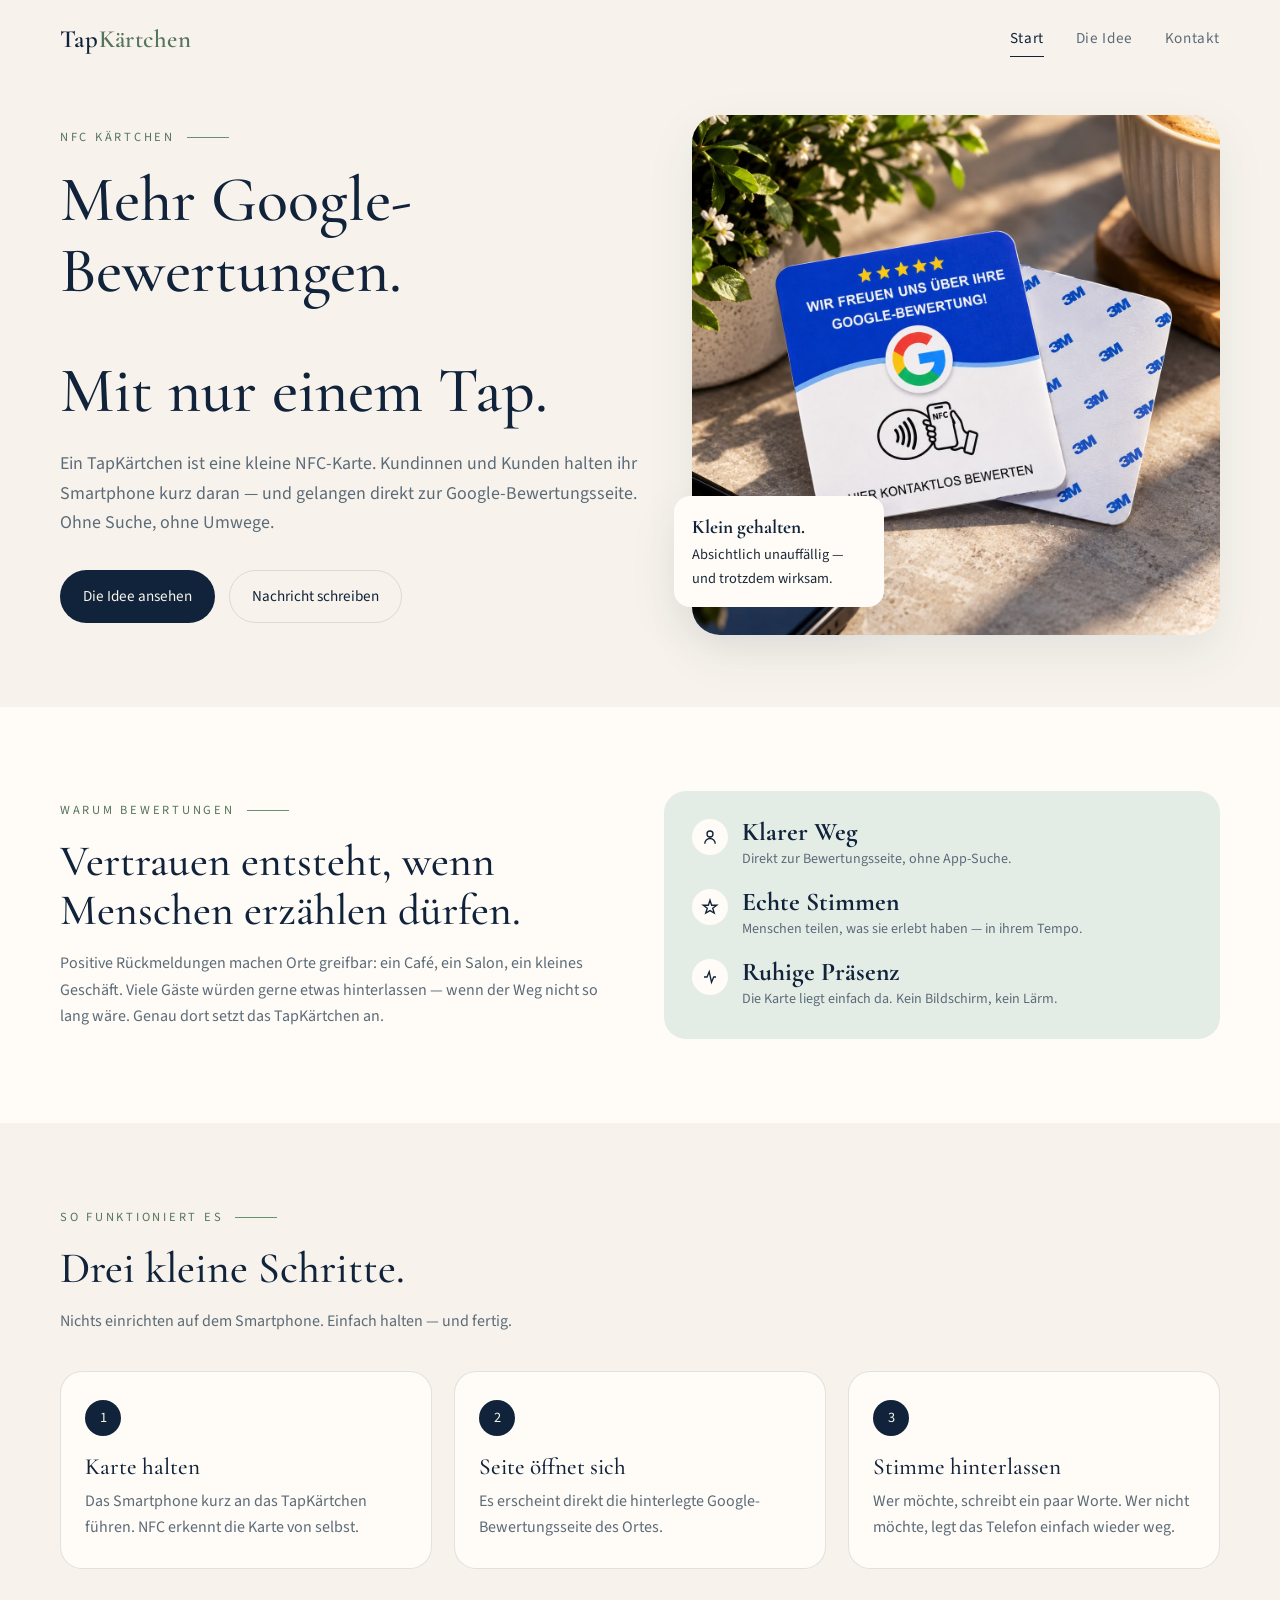
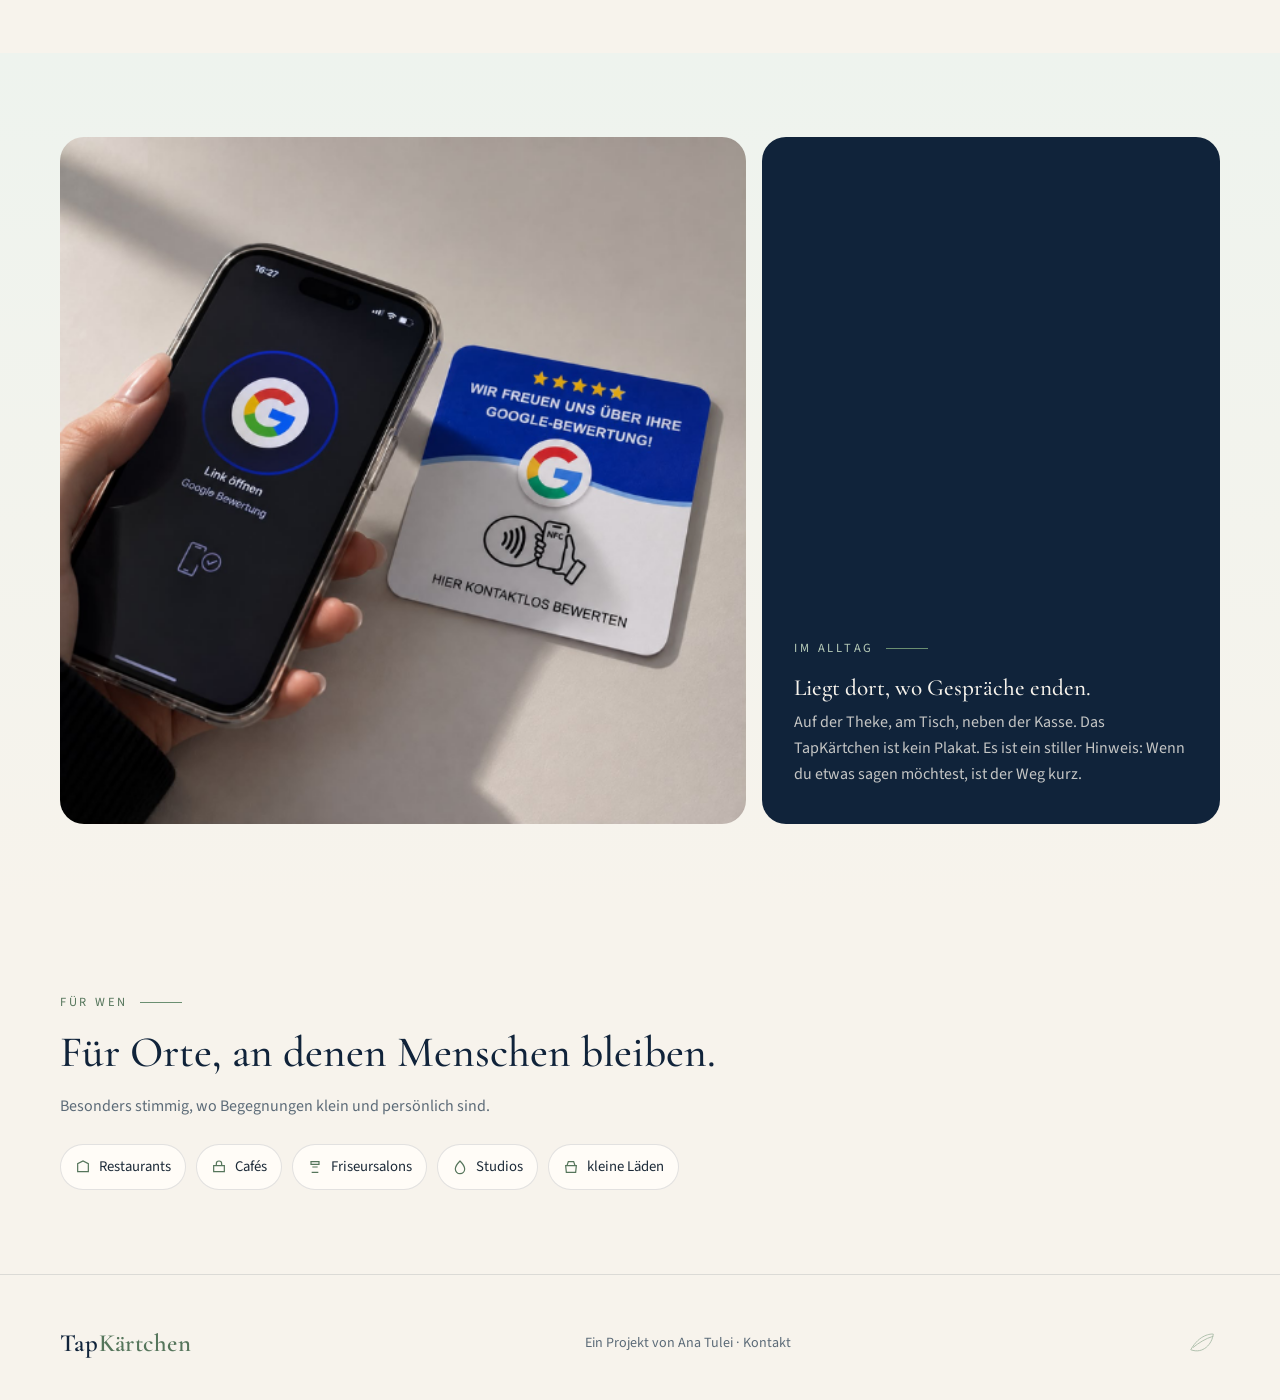
==== commit f180f8cf: "Update website" ====
--- a/index.html
+++ b/index.html
@@ -29,8 +29,7 @@
       <div class="wrap hero-grid">
         <div>
           <p class="eyebrow">NFC Kärtchen</p>
-          <h1>Mehr Google-Bewertungen.</h1>
-		  <h1>Mit nur einem Tap.</h1>
+          <h1>Mehr Google-Bewertungen.</h1><br><h1>Mit nur einem Tap.</h1>
           <p class="lead">Ein TapKärtchen ist eine kleine NFC-Karte. Kundinnen und Kunden halten ihr Smartphone kurz daran — und gelangen direkt zur Google-Bewertungsseite. Ohne Suche, ohne Umwege.</p>
           <div class="hero-actions">
             <a class="btn btn-navy" href="idee.html">Die Idee ansehen</a>
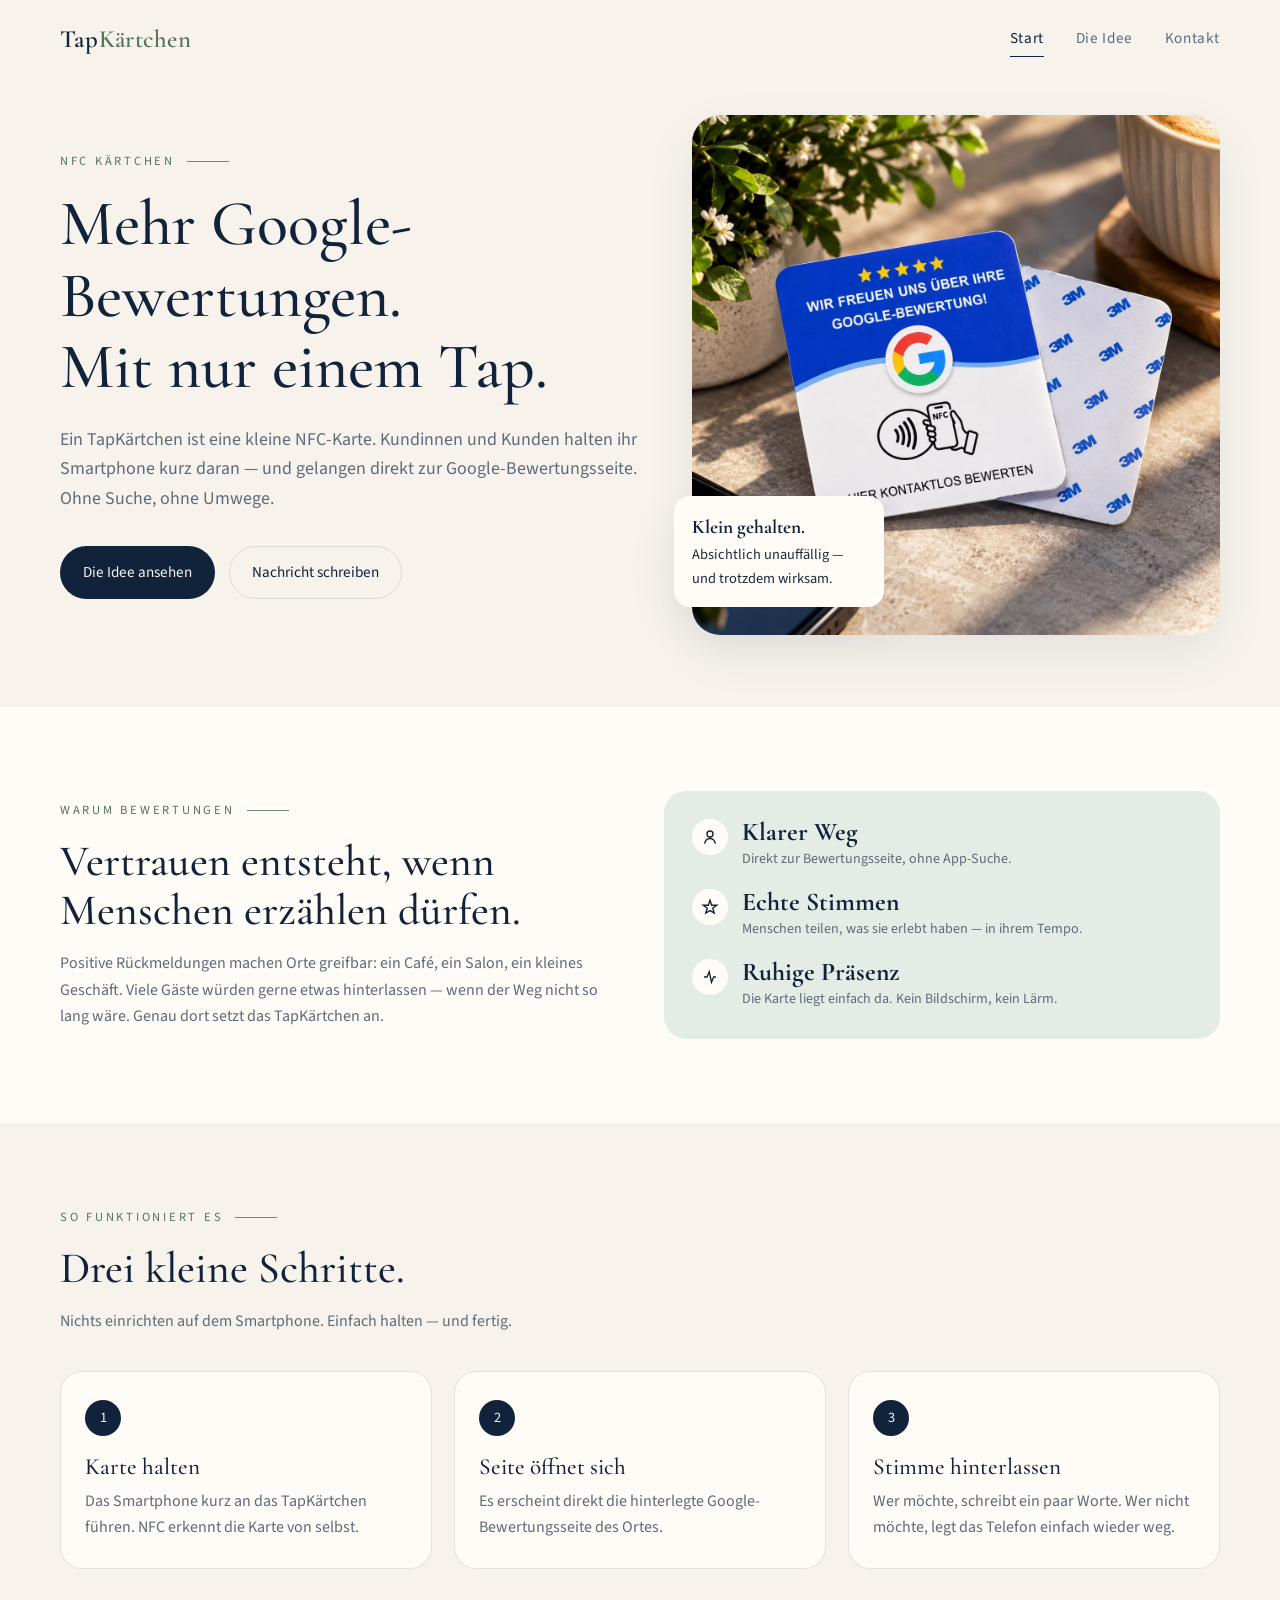
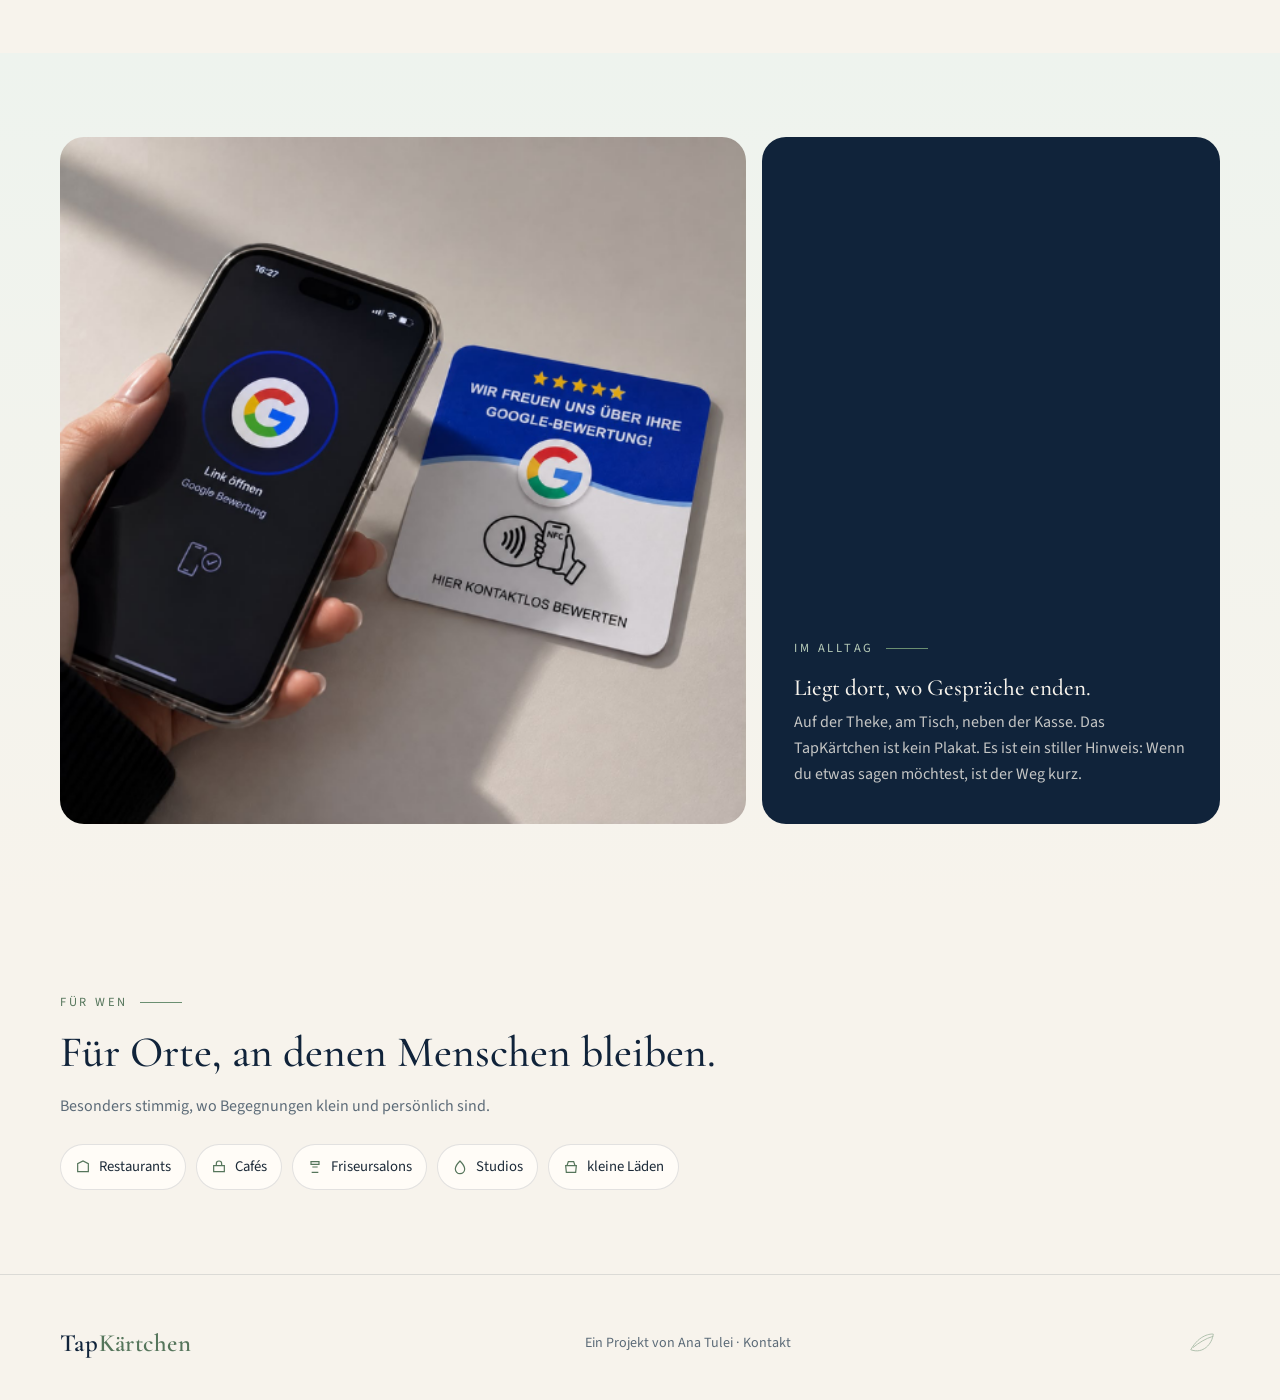
==== commit 8700e7ae: "Update website" ====
--- a/index.html
+++ b/index.html
@@ -29,7 +29,7 @@
       <div class="wrap hero-grid">
         <div>
           <p class="eyebrow">NFC Kärtchen</p>
-          <h1>Mehr Google-Bewertungen.</h1><br><h1>Mit nur einem Tap.</h1>
+		  <h1>Mehr Google-Bewertungen.<br>Mit nur einem Tap.</h1>
           <p class="lead">Ein TapKärtchen ist eine kleine NFC-Karte. Kundinnen und Kunden halten ihr Smartphone kurz daran — und gelangen direkt zur Google-Bewertungsseite. Ohne Suche, ohne Umwege.</p>
           <div class="hero-actions">
             <a class="btn btn-navy" href="idee.html">Die Idee ansehen</a>
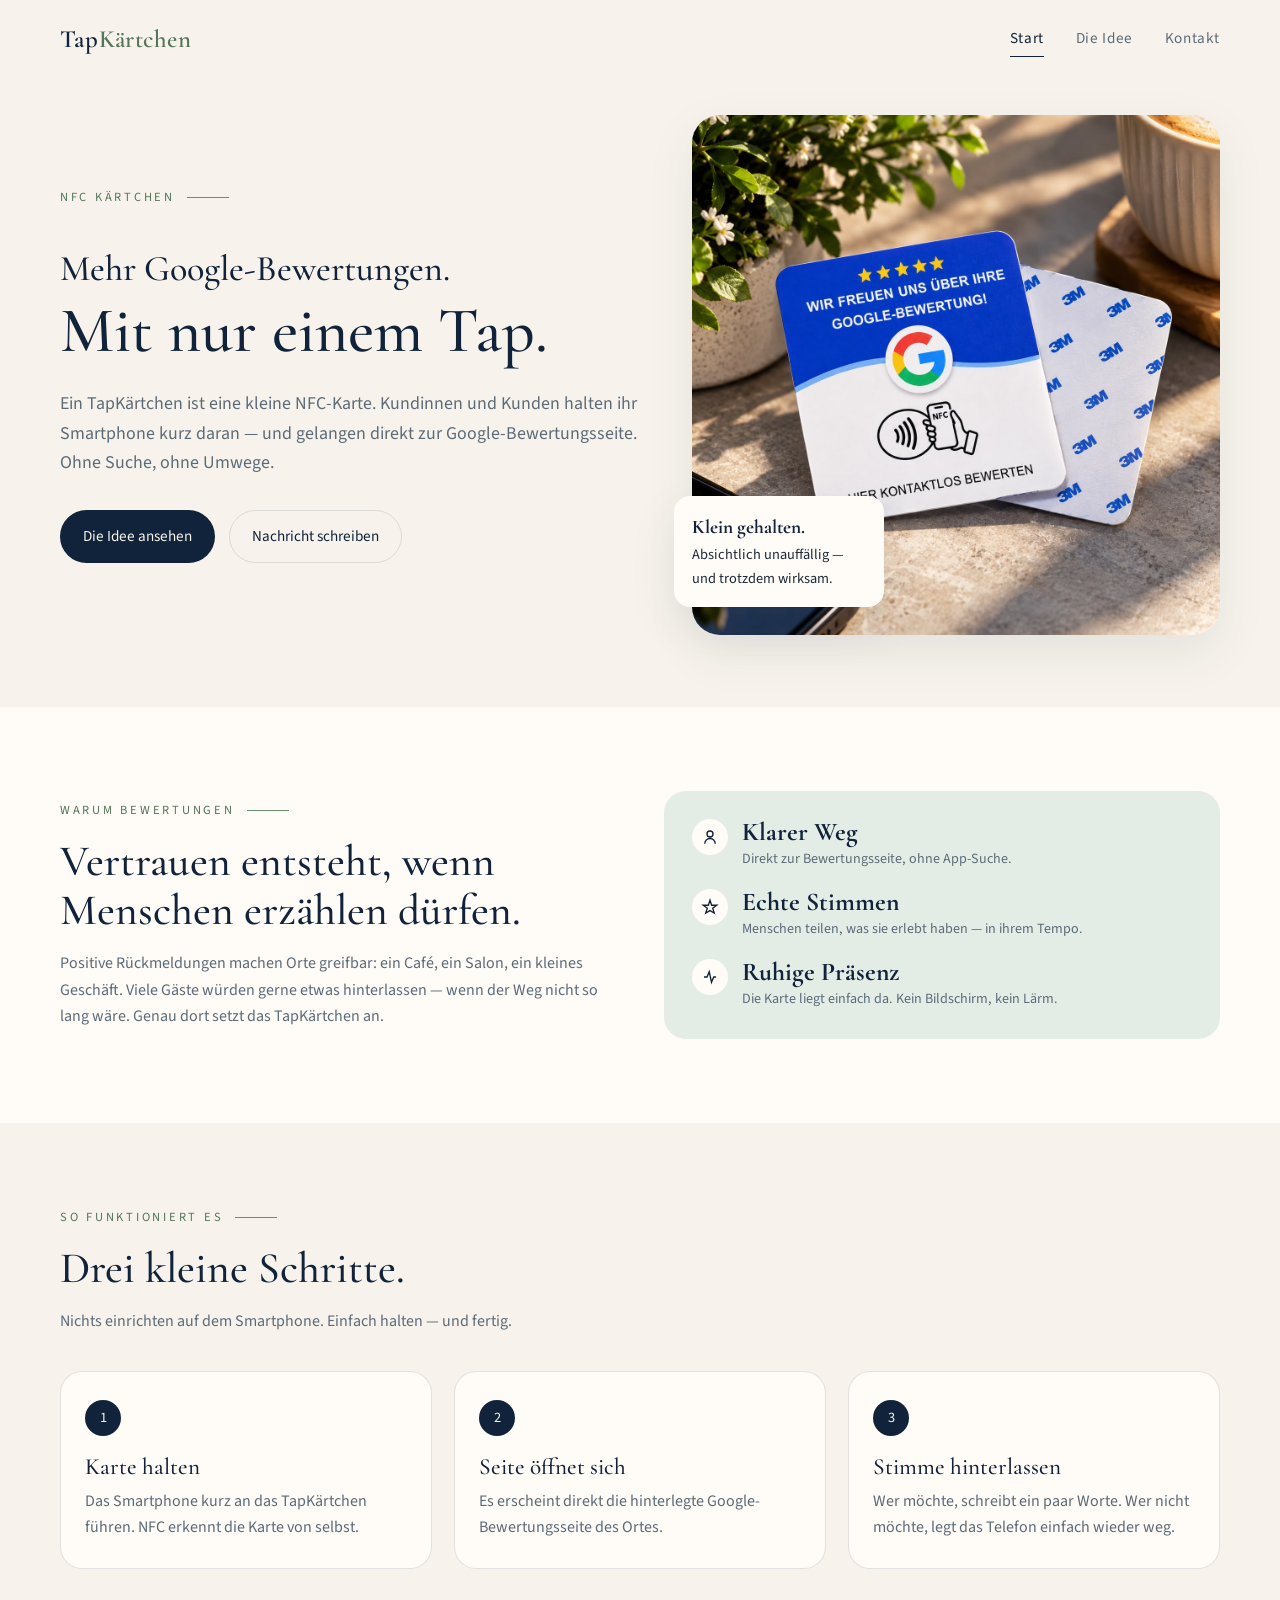
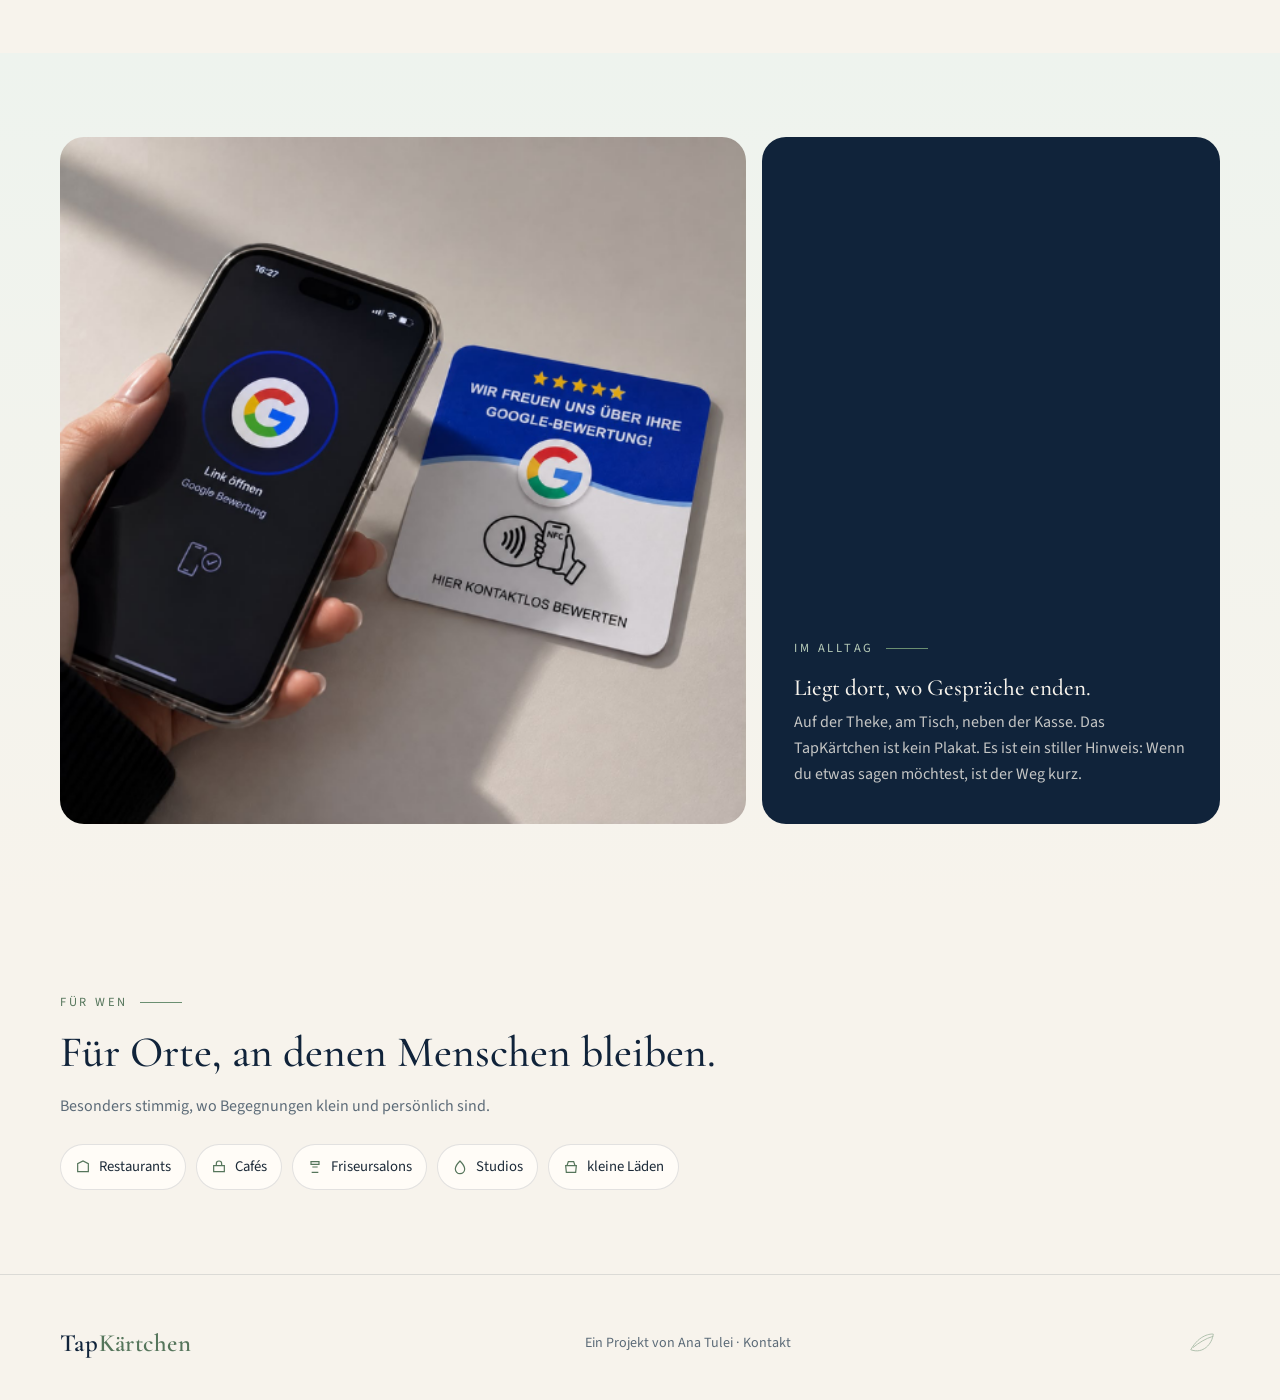
==== commit 3a467087: "Update website" ====
--- a/index.html
+++ b/index.html
@@ -29,7 +29,10 @@
       <div class="wrap hero-grid">
         <div>
           <p class="eyebrow">NFC Kärtchen</p>
-		  <h1>Mehr Google-Bewertungen.<br>Mit nur einem Tap.</h1>
+		  <h1>
+		    <span class="small">Mehr Google-Bewertungen.</span><br>
+			<span>Mit nur einem Tap.</span>
+		  </h1>
           <p class="lead">Ein TapKärtchen ist eine kleine NFC-Karte. Kundinnen und Kunden halten ihr Smartphone kurz daran — und gelangen direkt zur Google-Bewertungsseite. Ohne Suche, ohne Umwege.</p>
           <div class="hero-actions">
             <a class="btn btn-navy" href="idee.html">Die Idee ansehen</a>
--- a/css/style.css
+++ b/css/style.css
@@ -43,6 +43,15 @@
   text-decoration: none;
 }
 
+h1 {
+  font-size: 48px;
+  line-height: 1.1;
+}
+
+h1 .small {
+  font-size: 36px;
+}
+
 .wrap {
   width: min(var(--max), calc(100% - 48px));
   margin: 0 auto;
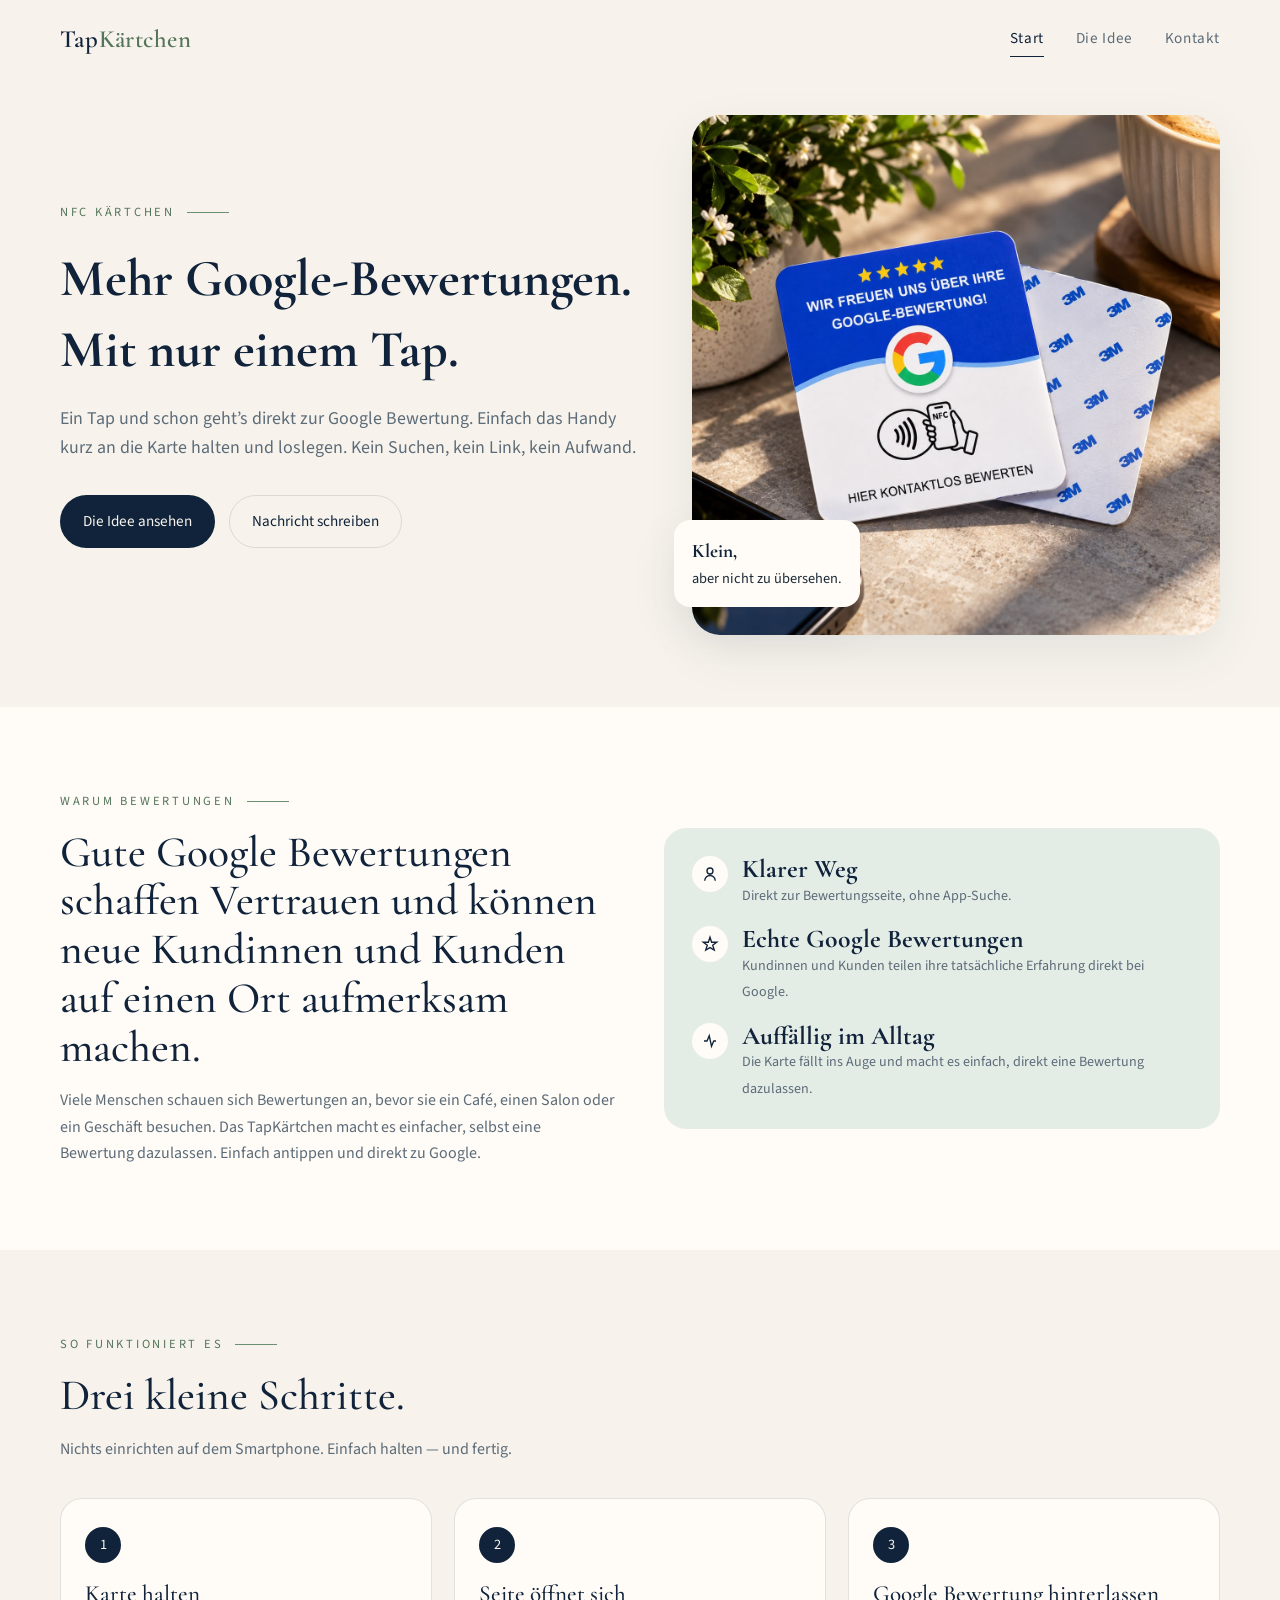
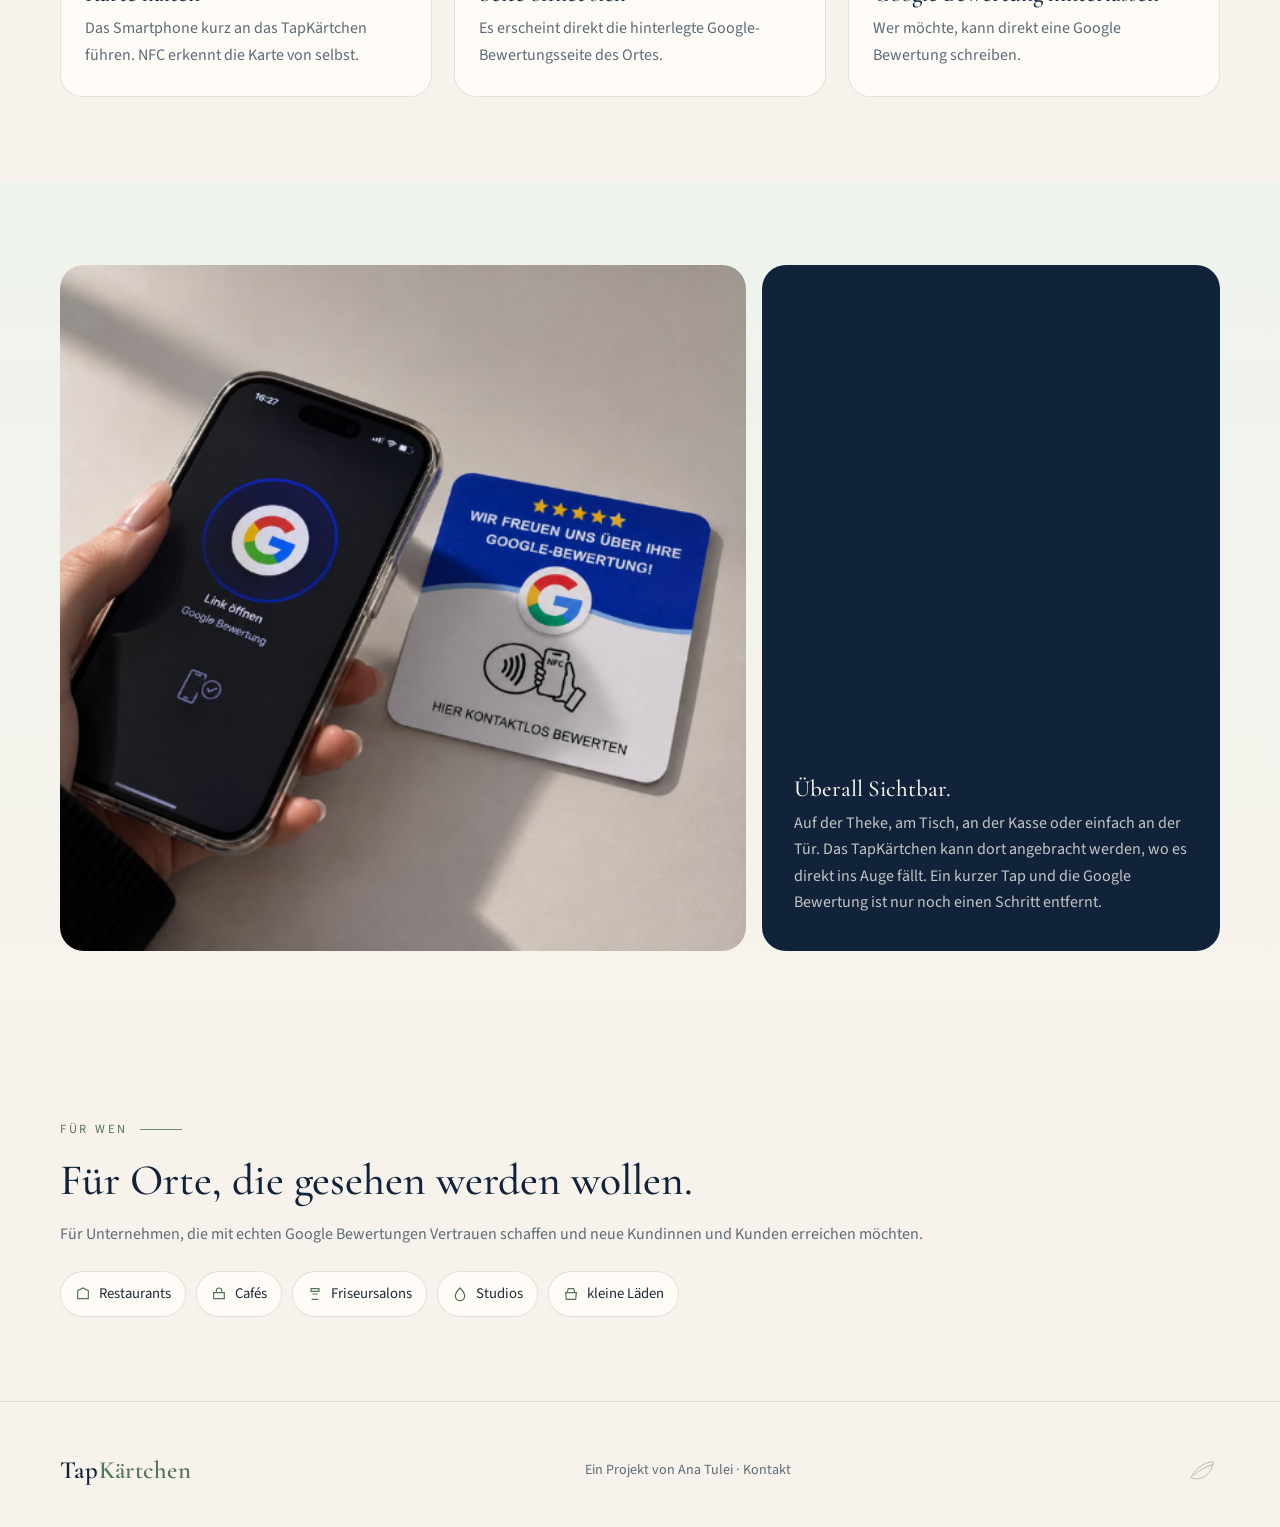
==== commit 572c709b: "Update website" ====
--- a/index.html
+++ b/index.html
@@ -30,10 +30,12 @@
         <div>
           <p class="eyebrow">NFC Kärtchen</p>
 		  <h1>
+		  <b>
 		    <span class="small">Mehr Google-Bewertungen.</span><br>
-			<span>Mit nur einem Tap.</span>
+			<span class ="small">Mit nur einem Tap.</span>
+		  </b>
 		  </h1>
-          <p class="lead">Ein TapKärtchen ist eine kleine NFC-Karte. Kundinnen und Kunden halten ihr Smartphone kurz daran — und gelangen direkt zur Google-Bewertungsseite. Ohne Suche, ohne Umwege.</p>
+          <p class="lead">Ein Tap und schon geht’s direkt zur Google Bewertung. Einfach das Handy kurz an die Karte halten und loslegen. Kein Suchen, kein Link, kein Aufwand.</p>
           <div class="hero-actions">
             <a class="btn btn-navy" href="idee.html">Die Idee ansehen</a>
             <a class="btn btn-ghost" href="kontakt.html">Nachricht schreiben</a>
@@ -42,8 +44,8 @@
         <div class="hero-visual">
           <img src="img/card-hero.jpg" alt="Navyblaues TapKärtchen auf hellem Stein neben Olivenzweig">
           <div class="float-note">
-            <strong>Klein gehalten.</strong>
-            Absichtlich unauffällig — und trotzdem wirksam.
+            <strong>Klein,</strong>
+            aber nicht zu übersehen.
           </div>
         </div>
       </div>
@@ -53,8 +55,8 @@
       <div class="wrap grid-2">
         <div>
           <p class="eyebrow">Warum Bewertungen</p>
-          <h2>Vertrauen entsteht, wenn Menschen erzählen dürfen.</h2>
-          <p class="muted">Positive Rückmeldungen machen Orte greifbar: ein Café, ein Salon, ein kleines Geschäft. Viele Gäste würden gerne etwas hinterlassen — wenn der Weg nicht so lang wäre. Genau dort setzt das TapKärtchen an.</p>
+          <h2>Gute Google Bewertungen schaffen Vertrauen und können neue Kundinnen und Kunden auf einen Ort aufmerksam machen.</h2>
+          <p class="muted">Viele Menschen schauen sich Bewertungen an, bevor sie ein Café, einen Salon oder ein Geschäft besuchen. Das TapKärtchen macht es einfacher, selbst eine Bewertung dazulassen. Einfach antippen und direkt zu Google.</p>
         </div>
         <div class="stat-card">
           <div class="stat">
@@ -71,8 +73,8 @@
               <svg width="18" height="18" viewBox="0 0 24 24" fill="none" stroke="currentColor" stroke-width="1.8"><path d="M12 3l2.2 6.6H21l-5.4 4 2.1 6.4L12 16.8 6.3 20l2.1-6.4L3 9.6h6.8Z"/></svg>
             </div>
             <div>
-              <b>Echte Stimmen</b>
-              <span>Menschen teilen, was sie erlebt haben — in ihrem Tempo.</span>
+              <b>Echte Google Bewertungen</b>
+              <span>Kundinnen und Kunden teilen ihre tatsächliche Erfahrung direkt bei Google.</span>
             </div>
           </div>
           <div class="stat">
@@ -80,8 +82,8 @@
               <svg width="18" height="18" viewBox="0 0 24 24" fill="none" stroke="currentColor" stroke-width="1.8"><path d="M4 12h4l3-7 3 14 3-7h3"/></svg>
             </div>
             <div>
-              <b>Ruhige Präsenz</b>
-              <span>Die Karte liegt einfach da. Kein Bildschirm, kein Lärm.</span>
+              <b>Auffällig im Alltag</b>
+              <span>Die Karte fällt ins Auge und macht es einfach, direkt eine Bewertung dazulassen.</span>
             </div>
           </div>
         </div>
@@ -106,8 +108,8 @@
           </article>
           <article class="step">
             <div class="step-num">3</div>
-            <h3>Stimme hinterlassen</h3>
-            <p class="muted">Wer möchte, schreibt ein paar Worte. Wer nicht möchte, legt das Telefon einfach wieder weg.</p>
+            <h3>Google Bewertung hinterlassen</h3>
+            <p class="muted">Wer möchte, kann direkt eine Google Bewertung schreiben.</p>
           </article>
         </div>
       </div>
@@ -117,9 +119,8 @@
       <div class="wrap gallery">
         <img src="img/tap-moment.jpg" alt="Smartphone wird neben einem TapKärtchen auf einem Holztisch gehalten">
         <div class="gallery-copy">
-          <p class="eyebrow" style="color:#b7cbb8">Im Alltag</p>
-          <h3>Liegt dort, wo Gespräche enden.</h3>
-          <p>Auf der Theke, am Tisch, neben der Kasse. Das TapKärtchen ist kein Plakat. Es ist ein stiller Hinweis: Wenn du etwas sagen möchtest, ist der Weg kurz.</p>
+          <h3>Überall Sichtbar.</h3>
+          <p>Auf der Theke, am Tisch, an der Kasse oder einfach an der Tür. Das TapKärtchen kann dort angebracht werden, wo es direkt ins Auge fällt. Ein kurzer Tap und die Google Bewertung ist nur noch einen Schritt entfernt.</p>
         </div>
       </div>
     </section>
@@ -127,8 +128,8 @@
     <section>
       <div class="wrap">
         <p class="eyebrow">Für wen</p>
-        <h2>Für Orte, an denen Menschen bleiben.</h2>
-        <p class="muted">Besonders stimmig, wo Begegnungen klein und persönlich sind.</p>
+        <h2>Für Orte, die gesehen werden wollen.</h2>
+        <p class="muted">Für Unternehmen, die mit echten Google Bewertungen Vertrauen schaffen und neue Kundinnen und Kunden erreichen möchten.</p>
         <div class="pills">
           <span class="pill">
             <svg width="16" height="16" viewBox="0 0 24 24" fill="none" stroke="currentColor" stroke-width="1.8"><path d="M4 19V7l8-4 8 4v12H4Zm8-8h.01"/></svg>
--- a/css/style.css
+++ b/css/style.css
@@ -43,13 +43,9 @@
   text-decoration: none;
 }
 
-h1 {
-  font-size: 48px;
+h1 .small {
+  font-size: 52px;
   line-height: 1.1;
-}
-
-h1 .small {
-  font-size: 36px;
 }
 
 .wrap {
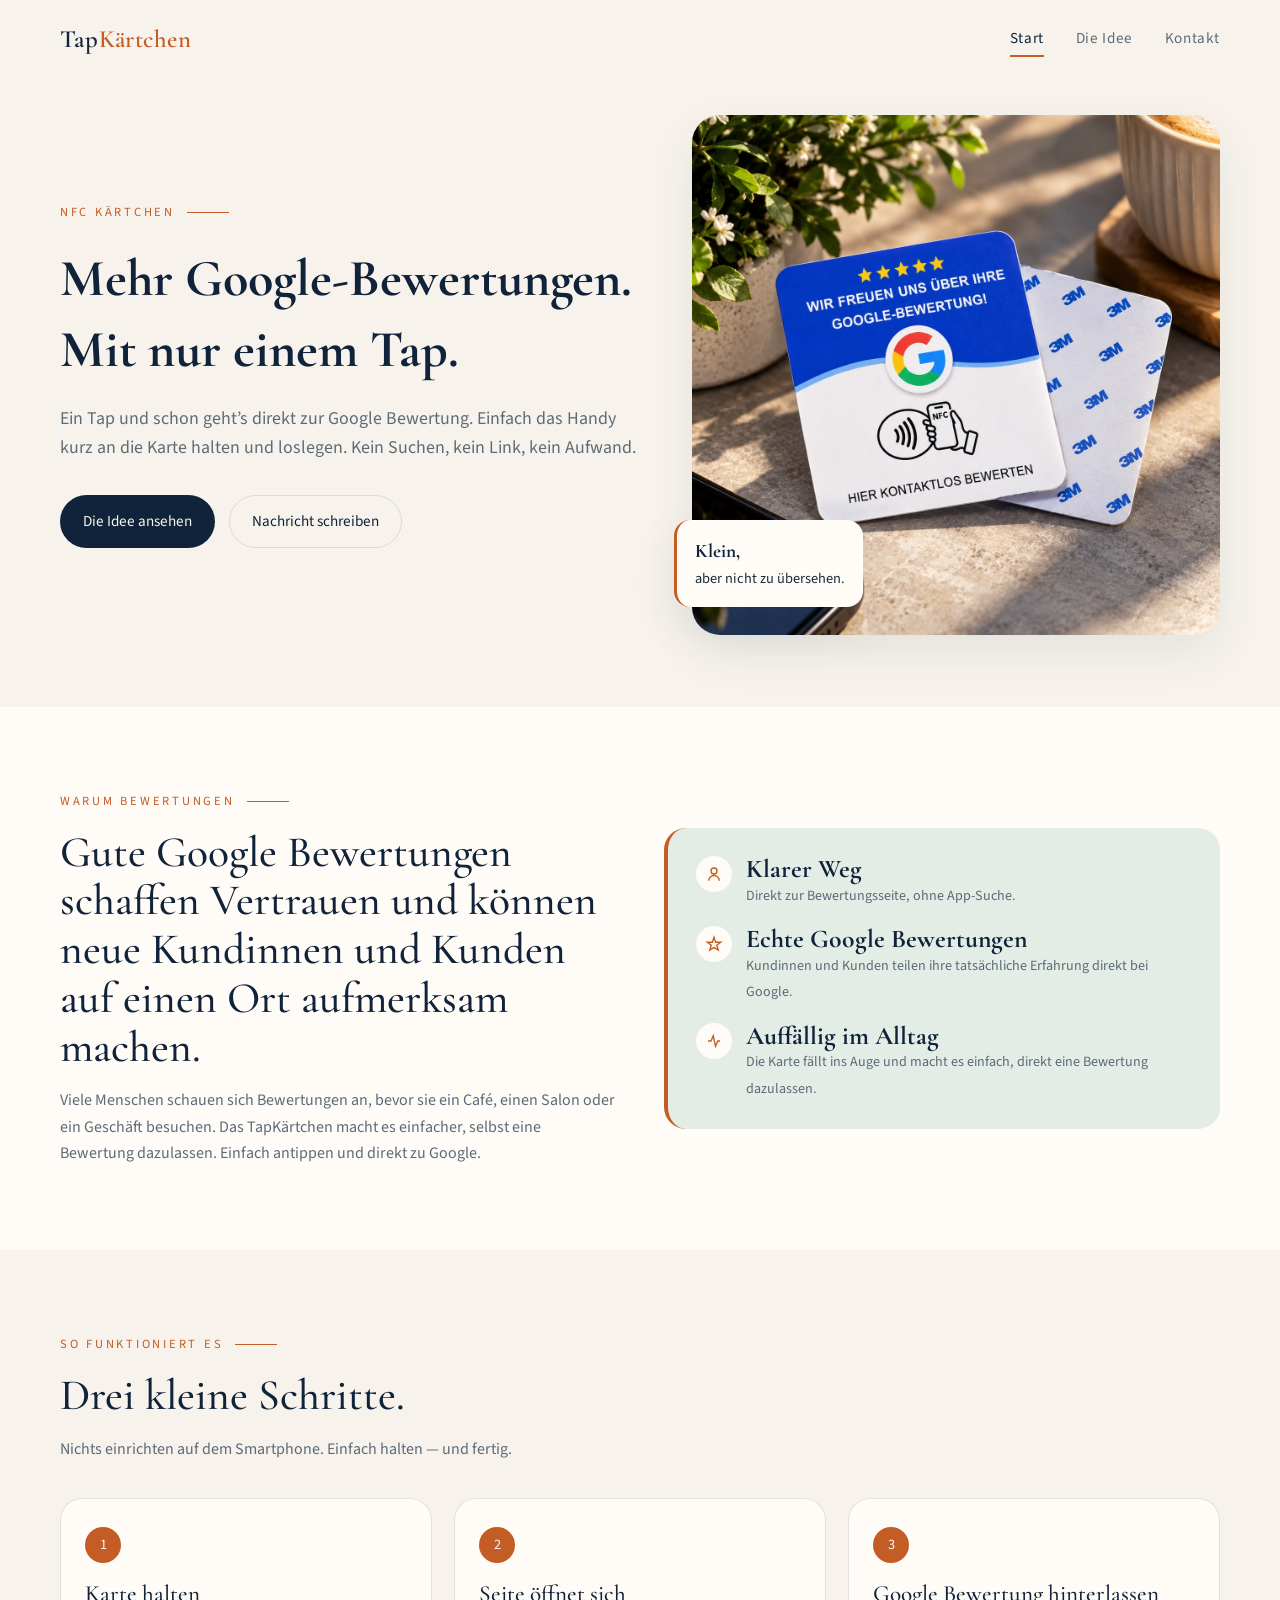
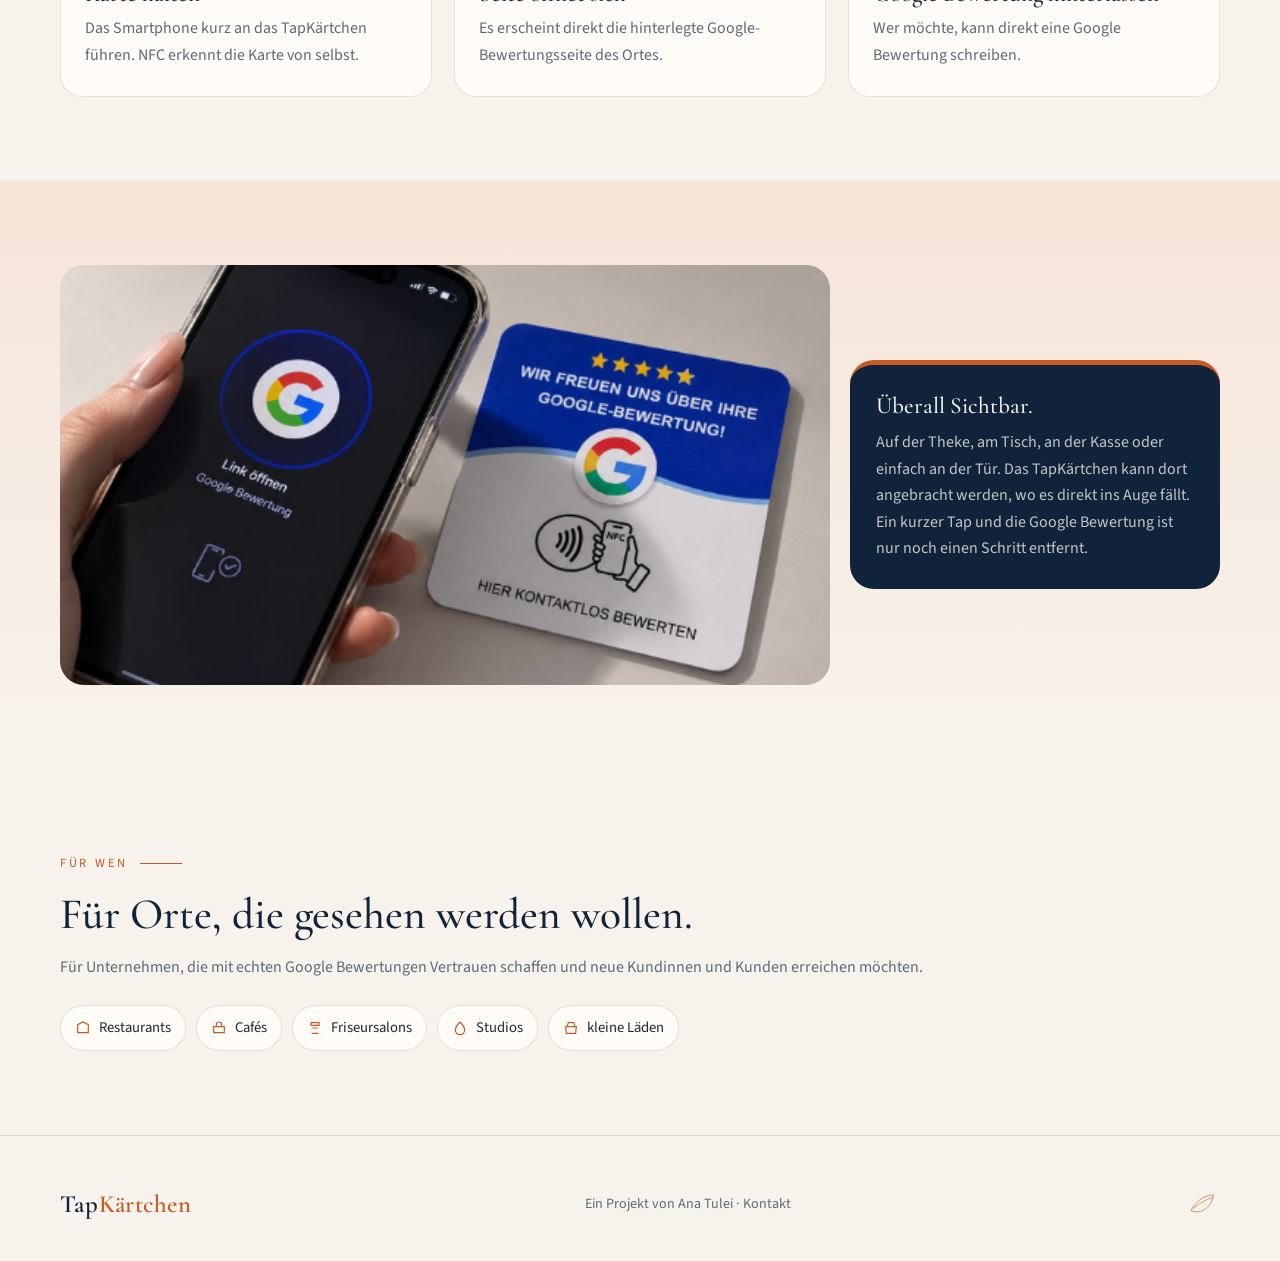
==== commit 5451225a: "Update website" ====
--- a/index.html
+++ b/index.html
@@ -14,153 +14,305 @@
 <body>
   <header class="site-header">
     <div class="wrap nav">
-      <a class="logo" href="index.html">Tap<span>Kärtchen</span></a>
+      <a class="logo" href="#start" data-page="start">Tap<span>Kärtchen</span></a>
       <button class="menu-btn" aria-label="Menü öffnen"><span></span></button>
       <ul class="nav-links">
-        <li><a class="active" href="index.html">Start</a></li>
-        <li><a href="idee.html">Die Idee</a></li>
-        <li><a href="kontakt.html">Kontakt</a></li>
+        <li><a class="active" href="#start" data-page="start">Start</a></li>
+        <li><a href="#idee" data-page="idee">Die Idee</a></li>
+        <li><a href="#kontakt" data-page="kontakt">Kontakt</a></li>
       </ul>
     </div>
   </header>
 
   <main>
-    <section class="hero">
-      <div class="wrap hero-grid">
-        <div>
-          <p class="eyebrow">NFC Kärtchen</p>
-		  <h1>
-		  <b>
-		    <span class="small">Mehr Google-Bewertungen.</span><br>
-			<span class ="small">Mit nur einem Tap.</span>
-		  </b>
-		  </h1>
-          <p class="lead">Ein Tap und schon geht’s direkt zur Google Bewertung. Einfach das Handy kurz an die Karte halten und loslegen. Kein Suchen, kein Link, kein Aufwand.</p>
-          <div class="hero-actions">
-            <a class="btn btn-navy" href="idee.html">Die Idee ansehen</a>
-            <a class="btn btn-ghost" href="kontakt.html">Nachricht schreiben</a>
-          </div>
-        </div>
-        <div class="hero-visual">
-          <img src="img/card-hero.jpg" alt="Navyblaues TapKärtchen auf hellem Stein neben Olivenzweig">
-          <div class="float-note">
-            <strong>Klein,</strong>
-            aber nicht zu übersehen.
-          </div>
-        </div>
-      </div>
-    </section>
-
-    <section class="section-soft">
-      <div class="wrap grid-2">
-        <div>
-          <p class="eyebrow">Warum Bewertungen</p>
-          <h2>Gute Google Bewertungen schaffen Vertrauen und können neue Kundinnen und Kunden auf einen Ort aufmerksam machen.</h2>
-          <p class="muted">Viele Menschen schauen sich Bewertungen an, bevor sie ein Café, einen Salon oder ein Geschäft besuchen. Das TapKärtchen macht es einfacher, selbst eine Bewertung dazulassen. Einfach antippen und direkt zu Google.</p>
-        </div>
-        <div class="stat-card">
-          <div class="stat">
-            <div class="stat-icon">
-              <svg width="18" height="18" viewBox="0 0 24 24" fill="none" stroke="currentColor" stroke-width="1.8"><path d="M12 12a4 4 0 1 0-4-4 4 4 0 0 0 4 4Zm-7 9a7 7 0 0 1 14 0"/></svg>
-            </div>
-            <div>
-              <b>Klarer Weg</b>
-              <span>Direkt zur Bewertungsseite, ohne App-Suche.</span>
-            </div>
-          </div>
-          <div class="stat">
-            <div class="stat-icon">
-              <svg width="18" height="18" viewBox="0 0 24 24" fill="none" stroke="currentColor" stroke-width="1.8"><path d="M12 3l2.2 6.6H21l-5.4 4 2.1 6.4L12 16.8 6.3 20l2.1-6.4L3 9.6h6.8Z"/></svg>
-            </div>
-            <div>
-              <b>Echte Google Bewertungen</b>
-              <span>Kundinnen und Kunden teilen ihre tatsächliche Erfahrung direkt bei Google.</span>
-            </div>
-          </div>
-          <div class="stat">
-            <div class="stat-icon">
-              <svg width="18" height="18" viewBox="0 0 24 24" fill="none" stroke="currentColor" stroke-width="1.8"><path d="M4 12h4l3-7 3 14 3-7h3"/></svg>
-            </div>
-            <div>
-              <b>Auffällig im Alltag</b>
-              <span>Die Karte fällt ins Auge und macht es einfach, direkt eine Bewertung dazulassen.</span>
-            </div>
-          </div>
-        </div>
-      </div>
-    </section>
-
-    <section>
-      <div class="wrap">
-        <p class="eyebrow">So funktioniert es</p>
-        <h2>Drei kleine Schritte.</h2>
-        <p class="muted">Nichts einrichten auf dem Smartphone. Einfach halten — und fertig.</p>
-        <div class="steps">
-          <article class="step">
-            <div class="step-num">1</div>
-            <h3>Karte halten</h3>
-            <p class="muted">Das Smartphone kurz an das TapKärtchen führen. NFC erkennt die Karte von selbst.</p>
+    <!-- START -->
+    <div id="page-start" class="page is-active" data-title="TapKärtchen — Ein kleiner Tap, eine klare Stimme">
+      <section class="hero">
+        <div class="wrap hero-grid">
+          <div>
+            <p class="eyebrow">NFC Kärtchen</p>
+            <h1>
+              <b>
+                <span class="small">Mehr Google-Bewertungen.</span><br>
+                <span class="small">Mit nur einem Tap.</span>
+              </b>
+            </h1>
+            <p class="lead">Ein Tap und schon geht’s direkt zur Google Bewertung. Einfach das Handy kurz an die Karte halten und loslegen. Kein Suchen, kein Link, kein Aufwand.</p>
+            <div class="hero-actions">
+              <a class="btn btn-navy" href="#idee" data-page="idee">Die Idee ansehen</a>
+              <a class="btn btn-ghost" href="#kontakt" data-page="kontakt">Nachricht schreiben</a>
+            </div>
+          </div>
+          <div class="hero-visual">
+            <img src="img/card-hero.jpg" alt="Navyblaues TapKärtchen auf hellem Stein neben Olivenzweig">
+            <div class="float-note">
+              <strong>Klein,</strong>
+              aber nicht zu übersehen.
+            </div>
+          </div>
+        </div>
+      </section>
+
+      <section class="section-soft">
+        <div class="wrap grid-2">
+          <div>
+            <p class="eyebrow">Warum Bewertungen</p>
+            <h2>Gute Google Bewertungen schaffen Vertrauen und können neue Kundinnen und Kunden auf einen Ort aufmerksam machen.</h2>
+            <p class="muted">Viele Menschen schauen sich Bewertungen an, bevor sie ein Café, einen Salon oder ein Geschäft besuchen. Das TapKärtchen macht es einfacher, selbst eine Bewertung dazulassen. Einfach antippen und direkt zu Google.</p>
+          </div>
+          <div class="stat-card">
+            <div class="stat">
+              <div class="stat-icon">
+                <svg width="18" height="18" viewBox="0 0 24 24" fill="none" stroke="currentColor" stroke-width="1.8"><path d="M12 12a4 4 0 1 0-4-4 4 4 0 0 0 4 4Zm-7 9a7 7 0 0 1 14 0"/></svg>
+              </div>
+              <div>
+                <b>Klarer Weg</b>
+                <span>Direkt zur Bewertungsseite, ohne App-Suche.</span>
+              </div>
+            </div>
+            <div class="stat">
+              <div class="stat-icon">
+                <svg width="18" height="18" viewBox="0 0 24 24" fill="none" stroke="currentColor" stroke-width="1.8"><path d="M12 3l2.2 6.6H21l-5.4 4 2.1 6.4L12 16.8 6.3 20l2.1-6.4L3 9.6h6.8Z"/></svg>
+              </div>
+              <div>
+                <b>Echte Google Bewertungen</b>
+                <span>Kundinnen und Kunden teilen ihre tatsächliche Erfahrung direkt bei Google.</span>
+              </div>
+            </div>
+            <div class="stat">
+              <div class="stat-icon">
+                <svg width="18" height="18" viewBox="0 0 24 24" fill="none" stroke="currentColor" stroke-width="1.8"><path d="M4 12h4l3-7 3 14 3-7h3"/></svg>
+              </div>
+              <div>
+                <b>Auffällig im Alltag</b>
+                <span>Die Karte fällt ins Auge und macht es einfach, direkt eine Bewertung dazulassen.</span>
+              </div>
+            </div>
+          </div>
+        </div>
+      </section>
+
+      <section>
+        <div class="wrap">
+          <p class="eyebrow">So funktioniert es</p>
+          <h2>Drei kleine Schritte.</h2>
+          <p class="muted">Nichts einrichten auf dem Smartphone. Einfach halten — und fertig.</p>
+          <div class="steps">
+            <article class="step">
+              <div class="step-num">1</div>
+              <h3>Karte halten</h3>
+              <p class="muted">Das Smartphone kurz an das TapKärtchen führen. NFC erkennt die Karte von selbst.</p>
+            </article>
+            <article class="step">
+              <div class="step-num">2</div>
+              <h3>Seite öffnet sich</h3>
+              <p class="muted">Es erscheint direkt die hinterlegte Google-Bewertungsseite des Ortes.</p>
+            </article>
+            <article class="step">
+              <div class="step-num">3</div>
+              <h3>Google Bewertung hinterlassen</h3>
+              <p class="muted">Wer möchte, kann direkt eine Google Bewertung schreiben.</p>
+            </article>
+          </div>
+        </div>
+      </section>
+
+      <section class="section-sage">
+        <div class="wrap gallery">
+          <img src="img/tap-moment.jpg" alt="Smartphone wird neben einem TapKärtchen auf einem Holztisch gehalten">
+          <div class="gallery-copy">
+            <h3>Überall Sichtbar.</h3>
+            <p>Auf der Theke, am Tisch, an der Kasse oder einfach an der Tür. Das TapKärtchen kann dort angebracht werden, wo es direkt ins Auge fällt. Ein kurzer Tap und die Google Bewertung ist nur noch einen Schritt entfernt.</p>
+          </div>
+        </div>
+      </section>
+
+      <section>
+        <div class="wrap">
+          <p class="eyebrow">Für wen</p>
+          <h2>Für Orte, die gesehen werden wollen.</h2>
+          <p class="muted">Für Unternehmen, die mit echten Google Bewertungen Vertrauen schaffen und neue Kundinnen und Kunden erreichen möchten.</p>
+          <div class="pills">
+            <span class="pill">
+              <svg width="16" height="16" viewBox="0 0 24 24" fill="none" stroke="currentColor" stroke-width="1.8"><path d="M4 19V7l8-4 8 4v12H4Zm8-8h.01"/></svg>
+              Restaurants
+            </span>
+            <span class="pill">
+              <svg width="16" height="16" viewBox="0 0 24 24" fill="none" stroke="currentColor" stroke-width="1.8"><path d="M4 10h16v9H4zM8 10V7a4 4 0 0 1 8 0v3"/></svg>
+              Cafés
+            </span>
+            <span class="pill">
+              <svg width="16" height="16" viewBox="0 0 24 24" fill="none" stroke="currentColor" stroke-width="1.8"><path d="M6 4h12v4H6zM8 12h8M7 20h10"/></svg>
+              Friseursalons
+            </span>
+            <span class="pill">
+              <svg width="16" height="16" viewBox="0 0 24 24" fill="none" stroke="currentColor" stroke-width="1.8"><path d="M12 3c4 4 7 8 7 12a7 7 0 1 1-14 0c0-4 3-8 7-12Z"/></svg>
+              Studios
+            </span>
+            <span class="pill">
+              <svg width="16" height="16" viewBox="0 0 24 24" fill="none" stroke="currentColor" stroke-width="1.8"><path d="M4 10h16l-1 10H5L4 10Zm4-6h8l2 6H6l2-6Z"/></svg>
+              kleine Läden
+            </span>
+          </div>
+        </div>
+      </section>
+    </div>
+
+    <!-- DIE IDEE -->
+    <div id="page-idee" class="page" hidden data-title="Die Idee — TapKärtchen">
+      <section class="page-hero">
+        <div class="wrap">
+          <p class="eyebrow">Hintergrund</p>
+          <h1>Kleine Karte.<br>Große Wirkung.</h1>
+          <p class="lead">NFC klingt technisch, ist aber ganz einfach: Handy kurz an die Karte halten und direkt zur Google Bewertung gelangen. Schnell, unkompliziert und im Alltag leicht zu nutzen.</p>
+        </div>
+      </section>
+
+      <section class="section-soft">
+        <div class="wrap grid-2">
+          <div>
+            <p class="eyebrow">Was ist NFC?</p>
+            <h2>Ein kurzer Kontakt zwischen Handy und Karte.</h2>
+            <p class="muted">NFC steht für Near Field Communication. Damit können Geräte ganz einfach Informationen austauschen, wenn sie sich nur wenige Zentimeter voneinander entfernt befinden.</p>
+            <p class="muted" style="margin-top:14px">Im TapKärtchen steckt ein kleiner NFC Chip. Hält man das Smartphone kurz daran, erkennt es den Chip und öffnet direkt die hinterlegte Google Bewertungsseite.<br>Keine App nötig.</p>
+          </div>
+          <img src="img/cards-pair.jpg" alt="Zwei navyblaue NFC-Karten auf hellem Stein" class="idea-feature-img">
+        </div>
+      </section>
+
+      <section>
+        <div class="wrap">
+          <p class="eyebrow">Im Kern</p>
+          <h2>Was das TapKärtchen macht.</h2>
+          <div class="benefits">
+            <article class="benefit">
+              <svg width="22" height="22" viewBox="0 0 24 24" fill="none" stroke="currentColor" stroke-width="1.8"><path d="M13 3L5 14h7l-1 7 8-11h-7l1-7Z"/></svg>
+              <h3>Einfach antippen</h3>
+              <p class="muted">Das Handy kurz an die Karte halten und direkt zur Google Bewertungsseite gelangen.</p>
+            </article>
+            <article class="benefit">
+              <svg width="22" height="22" viewBox="0 0 24 24" fill="none" stroke="currentColor" stroke-width="1.8"><path d="M12 3l2.1 6.4H21l-5.4 3.9 2 6.4L12 16.6 6.4 19.7l2-6.4L3 9.4h6.9Z"/></svg>
+              <h3>Einfach sichtbar</h3>
+              <p class="muted">Das TapKärtchen kann dort stehen oder angebracht werden, wo es schnell auffällt. So wird es leichter, direkt eine Google Bewertung zu hinterlassen.</p>
+            </article>
+            <article class="benefit">
+              <svg width="22" height="22" viewBox="0 0 24 24" fill="none" stroke="currentColor" stroke-width="1.8"><rect x="7" y="3" width="10" height="18" rx="2"/><path d="M11 18h2"/></svg>
+              <h3>Ohne Extra-App</h3>
+              <p class="muted">Kein Download, kein Konto, kein weiterer Bildschirm im Laden.</p>
+            </article>
+            <article class="benefit">
+              <svg width="22" height="22" viewBox="0 0 24 24" fill="none" stroke="currentColor" stroke-width="1.8"><path d="M12 3l7 4v6c0 5-3.4 8.4-7 10-3.6-1.6-7-5-7-10V7l7-4Z"/></svg>
+              <h3>Direkt und nachvollziehbar</h3>
+              <p class="muted">Die Karte öffnet eine öffentliche Google-Seite. Nichts wird im Hintergrund versteckt.</p>
+            </article>
+          </div>
+        </div>
+      </section>
+
+      <section class="section-sage">
+        <div class="wrap idea-block">
+          <article class="idea-card">
+            <img src="img/card-hero.jpg" alt="Einzelnes TapKärtchen mit Olivenzweig">
+            <div class="pad">
+              <h3>Form und Material</h3>
+              <p class="muted">Das TapKärtchen ist quadratisch, glänzend und aus Kunststoff. Auf der Rückseite befindet sich ein Klebepad, sodass es einfach an Theken, Tischen, Türen oder anderen Flächen angebracht werden kann.<br>Klein, praktisch und leicht dort anzubringen, wo Kunden es direkt sehen.</p>
+            </div>
           </article>
-          <article class="step">
-            <div class="step-num">2</div>
-            <h3>Seite öffnet sich</h3>
-            <p class="muted">Es erscheint direkt die hinterlegte Google-Bewertungsseite des Ortes.</p>
+          <article class="idea-card">
+            <img src="img/tap-moment.jpg" alt="Alltagsszene mit Smartphone und Karte">
+            <div class="pad">
+              <h3>Wo es liegen kann</h3>
+              <p class="muted">Auf der Theke, am Tisch, neben der Kasse oder beim Spiegel. Das TapKärtchen kann überall dort liegen, wo Kunden es gut sehen. Es kann auch an Türen oder anderen Flächen angebracht werden.</p>
+            </div>
           </article>
-          <article class="step">
-            <div class="step-num">3</div>
-            <h3>Google Bewertung hinterlassen</h3>
-            <p class="muted">Wer möchte, kann direkt eine Google Bewertung schreiben.</p>
-          </article>
-        </div>
-      </div>
-    </section>
-
-    <section class="section-sage">
-      <div class="wrap gallery">
-        <img src="img/tap-moment.jpg" alt="Smartphone wird neben einem TapKärtchen auf einem Holztisch gehalten">
-        <div class="gallery-copy">
-          <h3>Überall Sichtbar.</h3>
-          <p>Auf der Theke, am Tisch, an der Kasse oder einfach an der Tür. Das TapKärtchen kann dort angebracht werden, wo es direkt ins Auge fällt. Ein kurzer Tap und die Google Bewertung ist nur noch einen Schritt entfernt.</p>
-        </div>
-      </div>
-    </section>
-
-    <section>
-      <div class="wrap">
-        <p class="eyebrow">Für wen</p>
-        <h2>Für Orte, die gesehen werden wollen.</h2>
-        <p class="muted">Für Unternehmen, die mit echten Google Bewertungen Vertrauen schaffen und neue Kundinnen und Kunden erreichen möchten.</p>
-        <div class="pills">
-          <span class="pill">
-            <svg width="16" height="16" viewBox="0 0 24 24" fill="none" stroke="currentColor" stroke-width="1.8"><path d="M4 19V7l8-4 8 4v12H4Zm8-8h.01"/></svg>
-            Restaurants
-          </span>
-          <span class="pill">
-            <svg width="16" height="16" viewBox="0 0 24 24" fill="none" stroke="currentColor" stroke-width="1.8"><path d="M4 10h16v9H4zM8 10V7a4 4 0 0 1 8 0v3"/></svg>
-            Cafés
-          </span>
-          <span class="pill">
-            <svg width="16" height="16" viewBox="0 0 24 24" fill="none" stroke="currentColor" stroke-width="1.8"><path d="M6 4h12v4H6zM8 12h8M7 20h10"/></svg>
-            Friseursalons
-          </span>
-          <span class="pill">
-            <svg width="16" height="16" viewBox="0 0 24 24" fill="none" stroke="currentColor" stroke-width="1.8"><path d="M12 3c4 4 7 8 7 12a7 7 0 1 1-14 0c0-4 3-8 7-12Z"/></svg>
-            Studios
-          </span>
-          <span class="pill">
-            <svg width="16" height="16" viewBox="0 0 24 24" fill="none" stroke="currentColor" stroke-width="1.8"><path d="M4 10h16l-1 10H5L4 10Zm4-6h8l2 6H6l2-6Z"/></svg>
-            kleine Läden
-          </span>
-        </div>
-      </div>
-    </section>
+        </div>
+      </section>
+
+      <section>
+        <div class="wrap center-content">
+          <div>
+            <h2>Bewerten bleibt freiwillig.</h2>
+            <p class="muted">
+              Das TapKärtchen macht es einfach. Handy kurz dranhalten, Google öffnen und Bewertung schreiben. Wer nicht möchte, muss natürlich nichts machen.
+            </p>
+            <div class="hero-actions">
+              <a class="btn btn-navy" href="#kontakt" data-page="kontakt">Fragen stellen</a>
+            </div>
+          </div>
+        </div>
+      </section>
+    </div>
+
+    <!-- KONTAKT -->
+    <div id="page-kontakt" class="page" hidden data-title="Kontakt — TapKärtchen">
+      <section class="page-hero">
+        <div class="wrap">
+          <p class="eyebrow">Austausch</p>
+          <h1>Kontakt</h1>
+          <p class="lead">Fragen zum TapKärtchen, zur Idee oder zur Gestaltung? Schreib einfach.</p>
+        </div>
+      </section>
+
+      <section>
+        <div class="wrap contact-grid">
+          <aside class="contact-card">
+            <h2>Ana Tulei</h2>
+            <p class="muted">Das TapKärtchen verbindet NFC Technik mit einer einfachen Idee: Handy dranhalten und direkt zur Google Bewertung.</p>
+            <ul class="contact-list">
+              <li>
+                <svg width="18" height="18" viewBox="0 0 24 24" fill="none" stroke="currentColor" stroke-width="1.8"><path d="M6 4h12v16H6z"/><path d="M9 8h6M9 12h6M9 16h4"/></svg>
+                <div>
+                  <strong>Telefon</strong><br>
+                  <a href="tel:+4915229717978">+49 1522 9717978</a>
+                </div>
+              </li>
+              <li>
+                <svg width="18" height="18" viewBox="0 0 24 24" fill="none" stroke="currentColor" stroke-width="1.8"><path d="M4 6h16v12H4z"/><path d="m4 7 8 6 8-6"/></svg>
+                <div>
+                  <strong>E-Mail</strong><br>
+                  <a href="mailto:tuleia.trading@gmail.com">tuleia.trading@gmail.com</a>
+                </div>
+              </li>
+              <li>
+                <svg width="18" height="18" viewBox="0 0 24 24" fill="none" stroke="currentColor" stroke-width="1.8"><path d="M5 12a7 7 0 0 1 14 0v7H5v-7Z"/><path d="M9 19v2m6-2v2"/></svg>
+                <div>
+                  <strong>WhatsApp</strong><br>
+                  +49 1522 9717978
+                </div>
+              </li>
+            </ul>
+          </aside>
+
+          <div class="form-card">
+            <h2>Schreiben Sie mir</h2>
+            <p class="muted" style="margin-bottom:18px">Ich antworte, sobald ich kann.</p>
+            <form class="form" id="message-form">
+              <div>
+                <label for="name">Name</label>
+                <input id="name" name="name" type="text" autocomplete="name" required>
+              </div>
+              <div>
+                <label for="email">E-Mail</label>
+                <input id="email" name="email" type="email" autocomplete="email" required>
+              </div>
+              <div>
+                <label for="message">Nachricht</label>
+                <textarea id="message" name="message" required></textarea>
+              </div>
+              <button class="btn btn-navy" type="submit">Nachricht senden</button>
+              <p class="form-note" role="status"></p>
+            </form>
+          </div>
+        </div>
+      </section>
+    </div>
   </main>
 
   <footer class="site-footer">
     <div class="wrap footer-inner">
       <p class="logo">Tap<span>Kärtchen</span></p>
-      <p class="tiny">Ein Projekt von Ana Tulei · <a href="kontakt.html">Kontakt</a></p>
-      <svg class="leaf" width="36" height="36" viewBox="0 0 64 64" fill="none" stroke="#6B8F71" stroke-width="1.6">
+      <p class="tiny">Ein Projekt von Ana Tulei · <a href="#kontakt" data-page="kontakt">Kontakt</a></p>
+      <svg class="leaf" width="36" height="36" viewBox="0 0 64 64" fill="none" stroke="currentColor" stroke-width="1.6">
         <path d="M12 44c16-28 36-28 40-28-2 18-18 36-40 28Z"/>
         <path d="M16 40c10-8 22-16 36-20"/>
       </svg>
--- a/css/style.css
+++ b/css/style.css
@@ -4,6 +4,9 @@
   --ink: #1c2a38;
   --sage: #6b8f71;
   --sage-deep: #55755b;
+  --accent: #c45c26;
+  --accent-soft: #d97842;
+  --accent-mist: #f6e4d8;
   --cream: #f7f3ec;
   --sand: #efe7d8;
   --paper: #fffcf7;
@@ -43,6 +46,28 @@
   text-decoration: none;
 }
 
+.page[hidden] {
+  display: none;
+}
+
+.page.is-active {
+  display: block;
+}
+
+.center-content {
+  display: flex;
+  justify-content: center;
+  text-align: center;
+}
+
+.center-content > div {
+  max-width: 700px;
+}
+
+.center-content .hero-actions {
+  justify-content: center;
+}
+
 h1 .small {
   font-size: 52px;
   line-height: 1.1;
@@ -83,7 +108,7 @@
 }
 
 .logo span {
-  color: var(--sage-deep);
+  color: var(--accent);
 }
 
 .nav-links {
@@ -110,8 +135,8 @@
   left: 0;
   right: 0;
   bottom: -8px;
-  height: 1px;
-  background: var(--navy);
+  height: 2px;
+  background: var(--accent);
 }
 
 .menu-btn {
@@ -159,7 +184,7 @@
   font-size: 0.78rem;
   letter-spacing: 0.22em;
   text-transform: uppercase;
-  color: var(--sage-deep);
+  color: var(--accent);
   margin-bottom: 16px;
   display: flex;
   align-items: center;
@@ -170,7 +195,7 @@
   content: "";
   width: 42px;
   height: 1px;
-  background: var(--sage);
+  background: var(--accent);
 }
 
 h1, h2, h3 {
@@ -227,7 +252,7 @@
 }
 
 .btn-navy:hover {
-  background: var(--navy-soft);
+  background: var(--accent);
 }
 
 .btn-ghost {
@@ -237,7 +262,9 @@
 }
 
 .btn-ghost:hover {
-  background: var(--sand);
+  background: var(--accent-mist);
+  border-color: var(--accent);
+  color: var(--accent);
 }
 
 .hero-visual {
@@ -262,6 +289,7 @@
   box-shadow: var(--shadow);
   max-width: 210px;
   font-size: 0.9rem;
+  border-left: 3px solid var(--accent);
 }
 
 .float-note strong {
@@ -281,7 +309,7 @@
 }
 
 .section-sage {
-  background: linear-gradient(180deg, #eef3ee 0%, var(--cream) 100%);
+  background: linear-gradient(180deg, #f6e4d8 0%, var(--cream) 100%);
 }
 
 .grid-2 {
@@ -301,6 +329,7 @@
   padding: 28px;
   display: grid;
   gap: 18px;
+  border-left: 4px solid var(--accent);
 }
 
 .stat {
@@ -316,7 +345,7 @@
   background: var(--paper);
   display: grid;
   place-items: center;
-  color: var(--navy);
+  color: var(--accent);
   flex-shrink: 0;
 }
 
@@ -352,8 +381,8 @@
   width: 36px;
   height: 36px;
   border-radius: 50%;
-  background: var(--navy);
-  color: #f8f4ec;
+  background: var(--accent);
+  color: #fff8f3;
   display: grid;
   place-items: center;
   font-size: 0.9rem;
@@ -380,7 +409,7 @@
 }
 
 .pill svg {
-  color: var(--sage-deep);
+  color: var(--accent);
 }
 
 /* Benefits */
@@ -399,37 +428,41 @@
 }
 
 .benefit svg {
-  color: var(--sage-deep);
+  color: var(--accent);
   margin-bottom: 12px;
 }
 
-/* Gallery */
+/* Gallery — text box sized to content, not stretched to image height */
 .gallery {
   display: grid;
-  grid-template-columns: 1.2fr 0.8fr;
-  gap: 16px;
+  grid-template-columns: 1.35fr 0.65fr;
+  gap: 20px;
+  align-items: center;
 }
 
 .gallery img {
   width: 100%;
-  height: 100%;
+  height: 420px;
   object-fit: cover;
   border-radius: 24px;
-  min-height: 280px;
 }
 
 .gallery-copy {
   background: var(--navy);
   color: #e8efe9;
   border-radius: 24px;
-  padding: 36px 32px;
+  padding: 28px 26px;
   display: flex;
   flex-direction: column;
-  justify-content: flex-end;
+  justify-content: flex-start;
+  height: auto;
+  align-self: center;
+  border-top: 5px solid var(--accent);
 }
 
 .gallery-copy h3 {
   color: #f7f3ec;
+  margin-bottom: 10px;
 }
 
 .gallery-copy p {
@@ -461,6 +494,16 @@
   display: flex;
   gap: 12px;
   align-items: flex-start;
+}
+
+.contact-list svg {
+  color: var(--accent);
+  flex-shrink: 0;
+  margin-top: 3px;
+}
+
+.contact-list a:hover {
+  color: var(--accent);
 }
 
 .form {
@@ -490,13 +533,13 @@
 }
 
 input:focus, textarea:focus {
-  outline: 2px solid rgba(107, 143, 113, 0.35);
-  border-color: var(--sage);
+  outline: 2px solid rgba(196, 92, 38, 0.28);
+  border-color: var(--accent);
 }
 
 .form-note {
   display: none;
-  background: var(--mist);
+  background: var(--accent-mist);
   color: var(--navy);
   padding: 14px;
   border-radius: 12px;
@@ -521,12 +564,17 @@
 }
 
 .leaf {
-  opacity: 0.55;
+  opacity: 0.7;
+  color: var(--accent);
 }
 
 .tiny {
   font-size: 0.88rem;
   color: var(--muted);
+}
+
+.tiny a:hover {
+  color: var(--accent);
 }
 
 /* Page hero compact */
@@ -541,6 +589,14 @@
 
 .page-hero .lead {
   margin: 0 auto;
+}
+
+.idea-feature-img {
+  border-radius: 24px;
+  height: 100%;
+  object-fit: cover;
+  min-height: 360px;
+  width: 100%;
 }
 
 .idea-block {
@@ -558,7 +614,7 @@
 }
 
 .idea-card img {
-  height: 260px;
+  height: 460px;
   width: 100%;
   object-fit: cover;
 }
@@ -586,6 +642,14 @@
 
   .hero-visual img {
     height: 360px;
+  }
+
+  .gallery img {
+    height: 300px;
+  }
+
+  .idea-card img {
+    height: 340px;
   }
 
   .float-note {
@@ -618,6 +682,10 @@
   .nav-links.open {
     display: flex;
   }
+
+  .nav-links a.active::after {
+    display: none;
+  }
 }
 
 @media (max-width: 600px) {
@@ -628,4 +696,12 @@
   section {
     padding: 64px 0;
   }
-}
+
+  h1 .small {
+    font-size: 34px;
+  }
+
+  .idea-card img {
+    height: 260px;
+  }
+}
